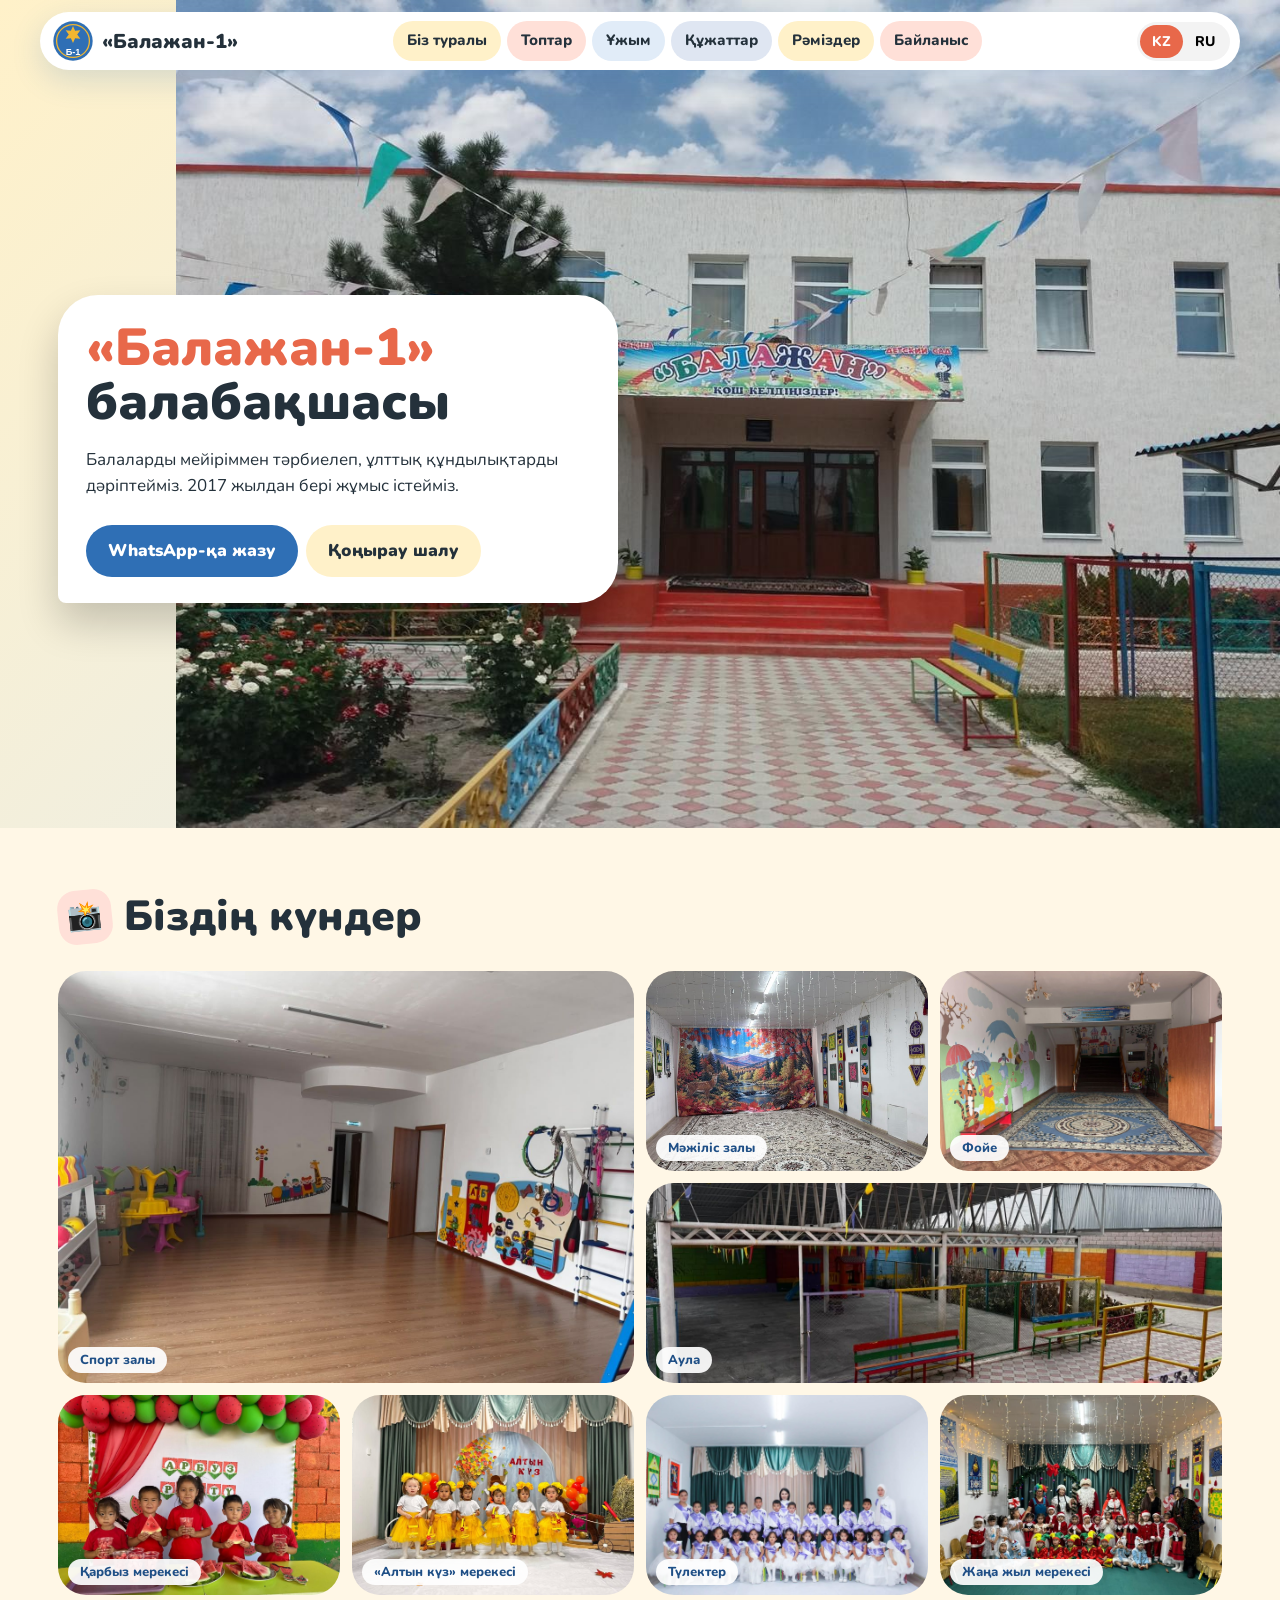
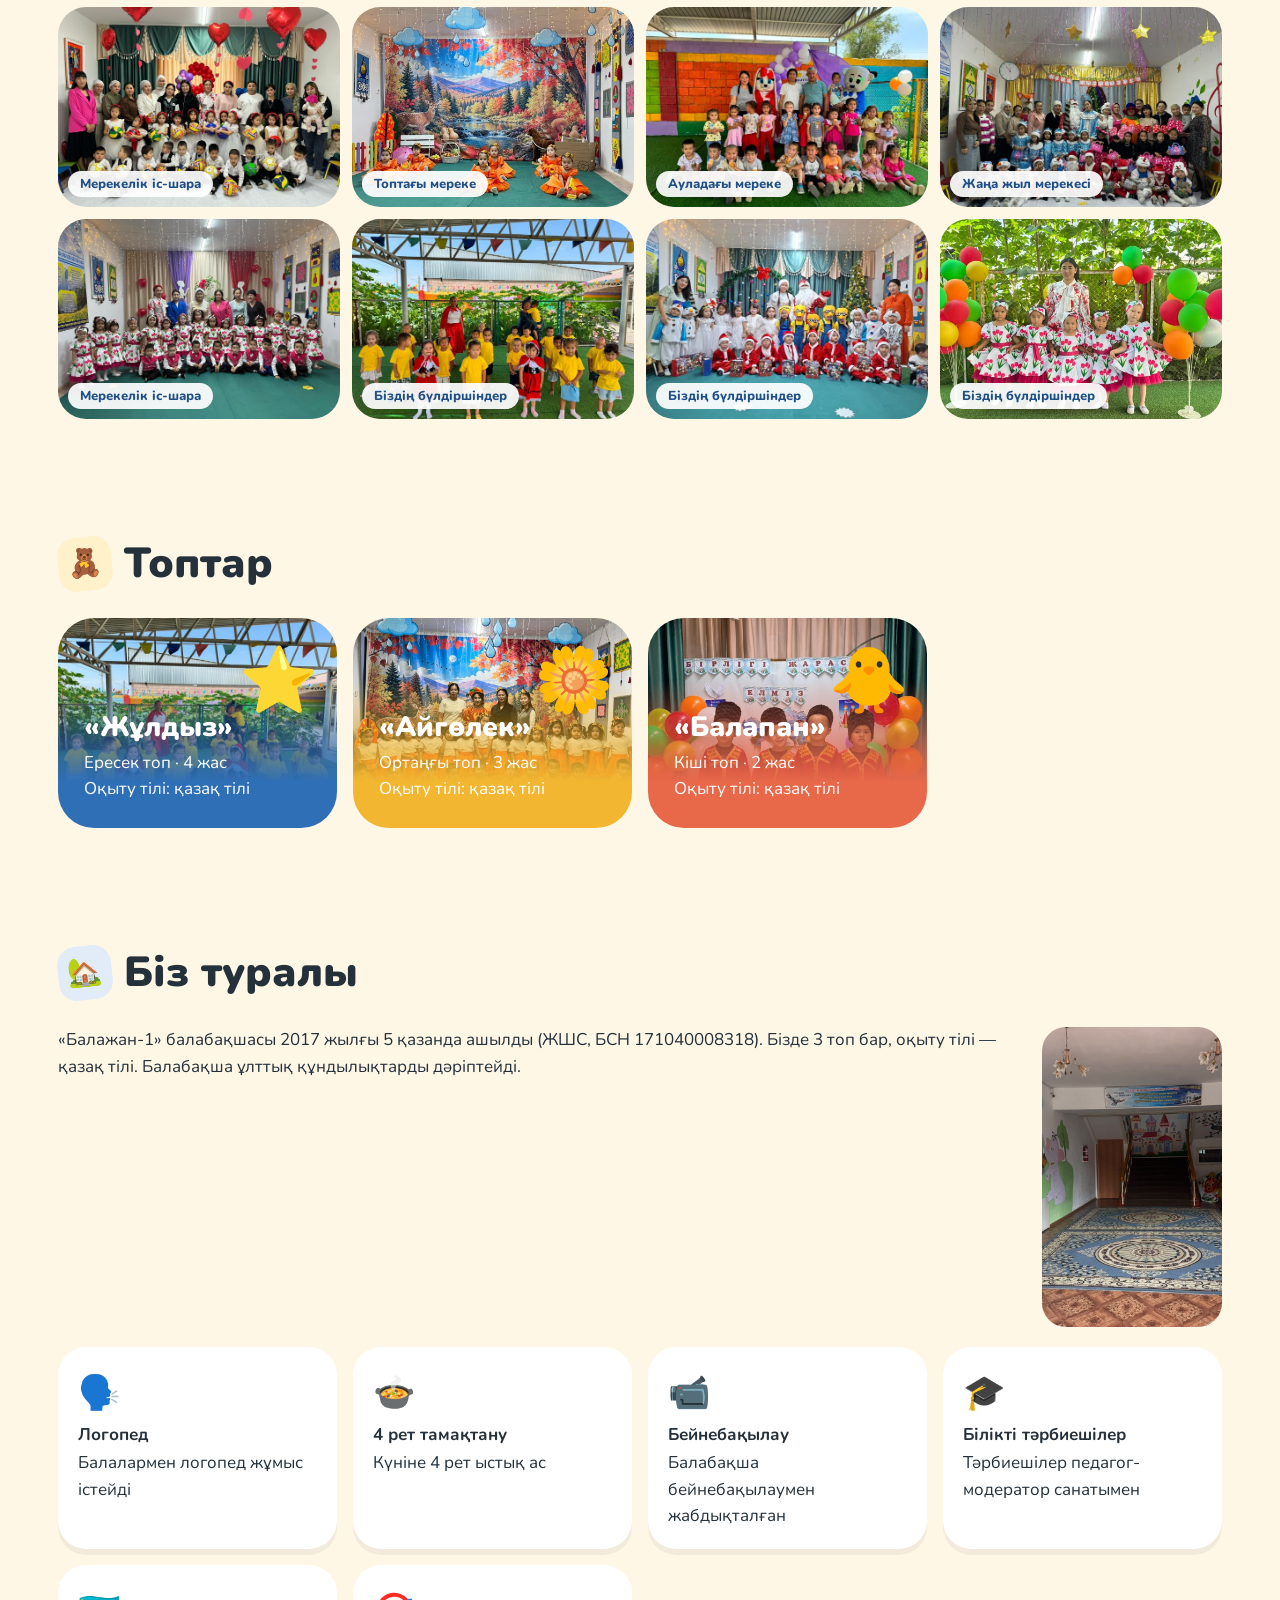
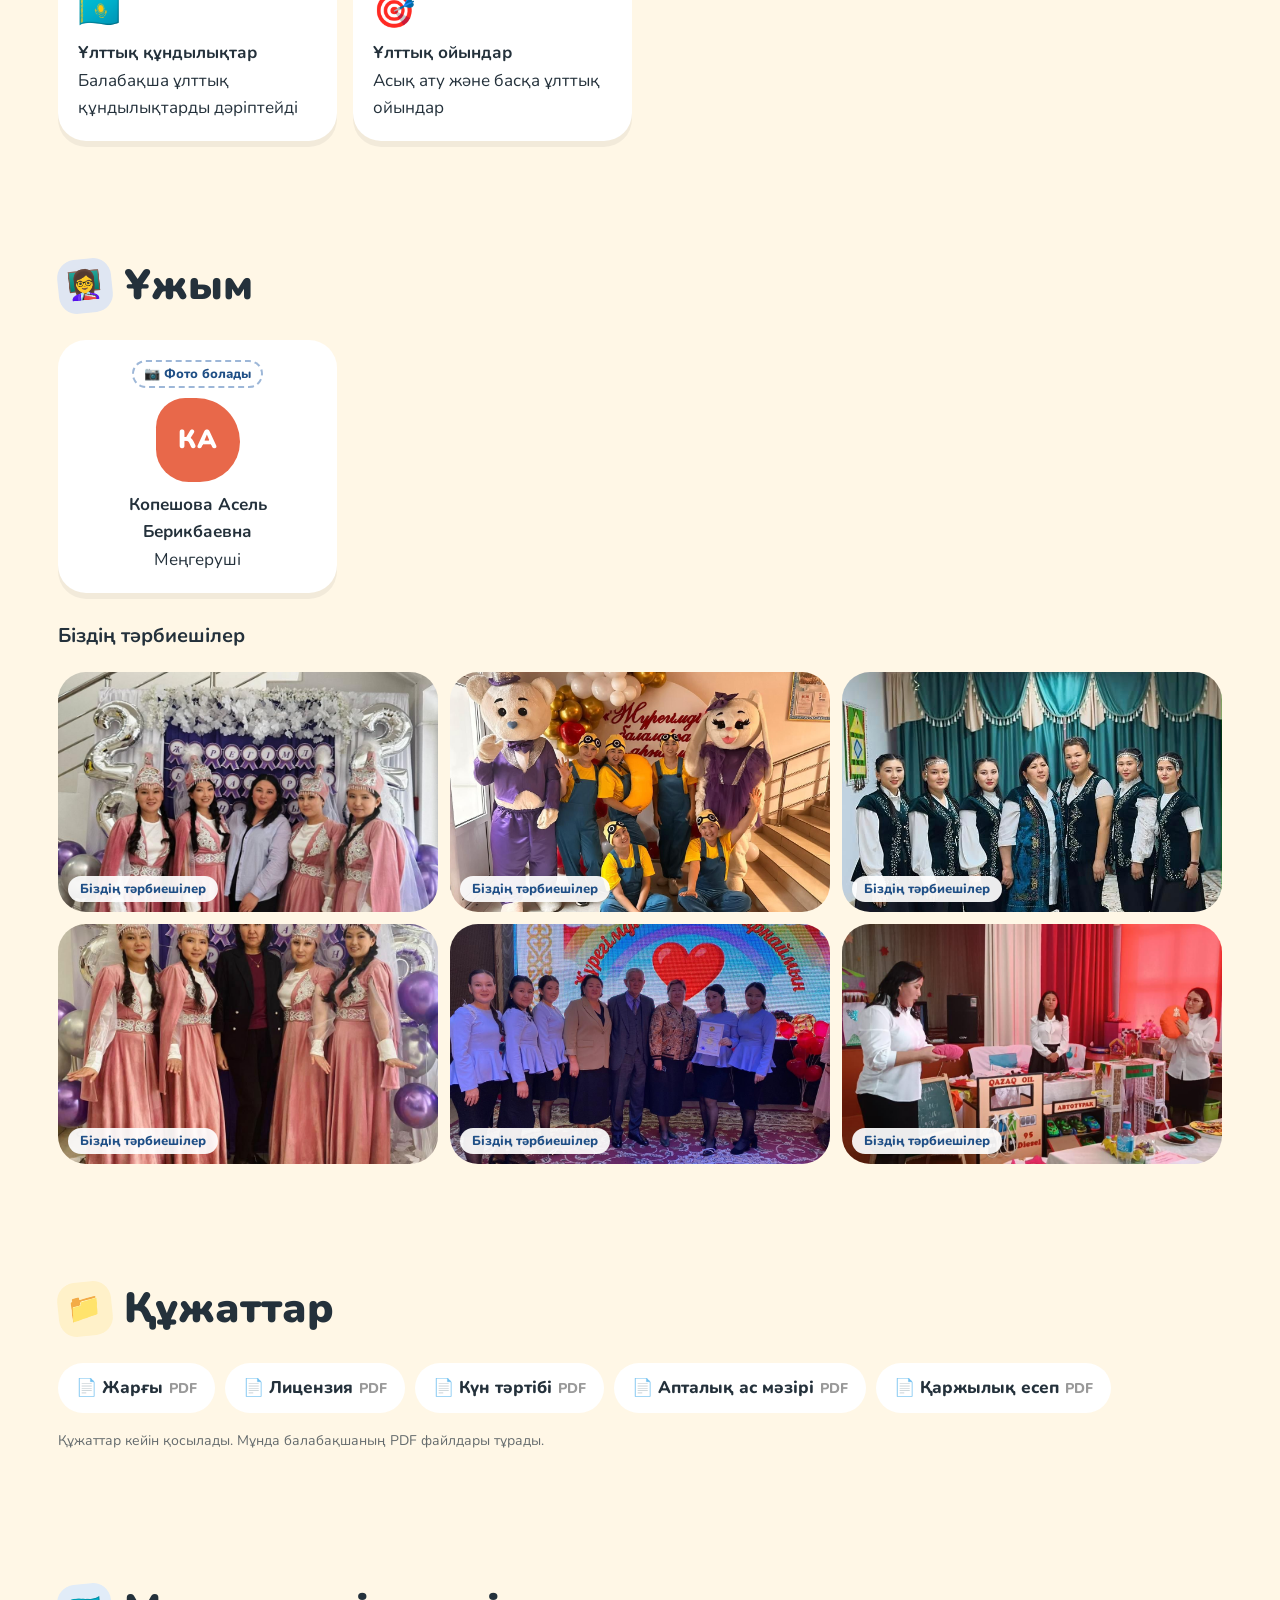
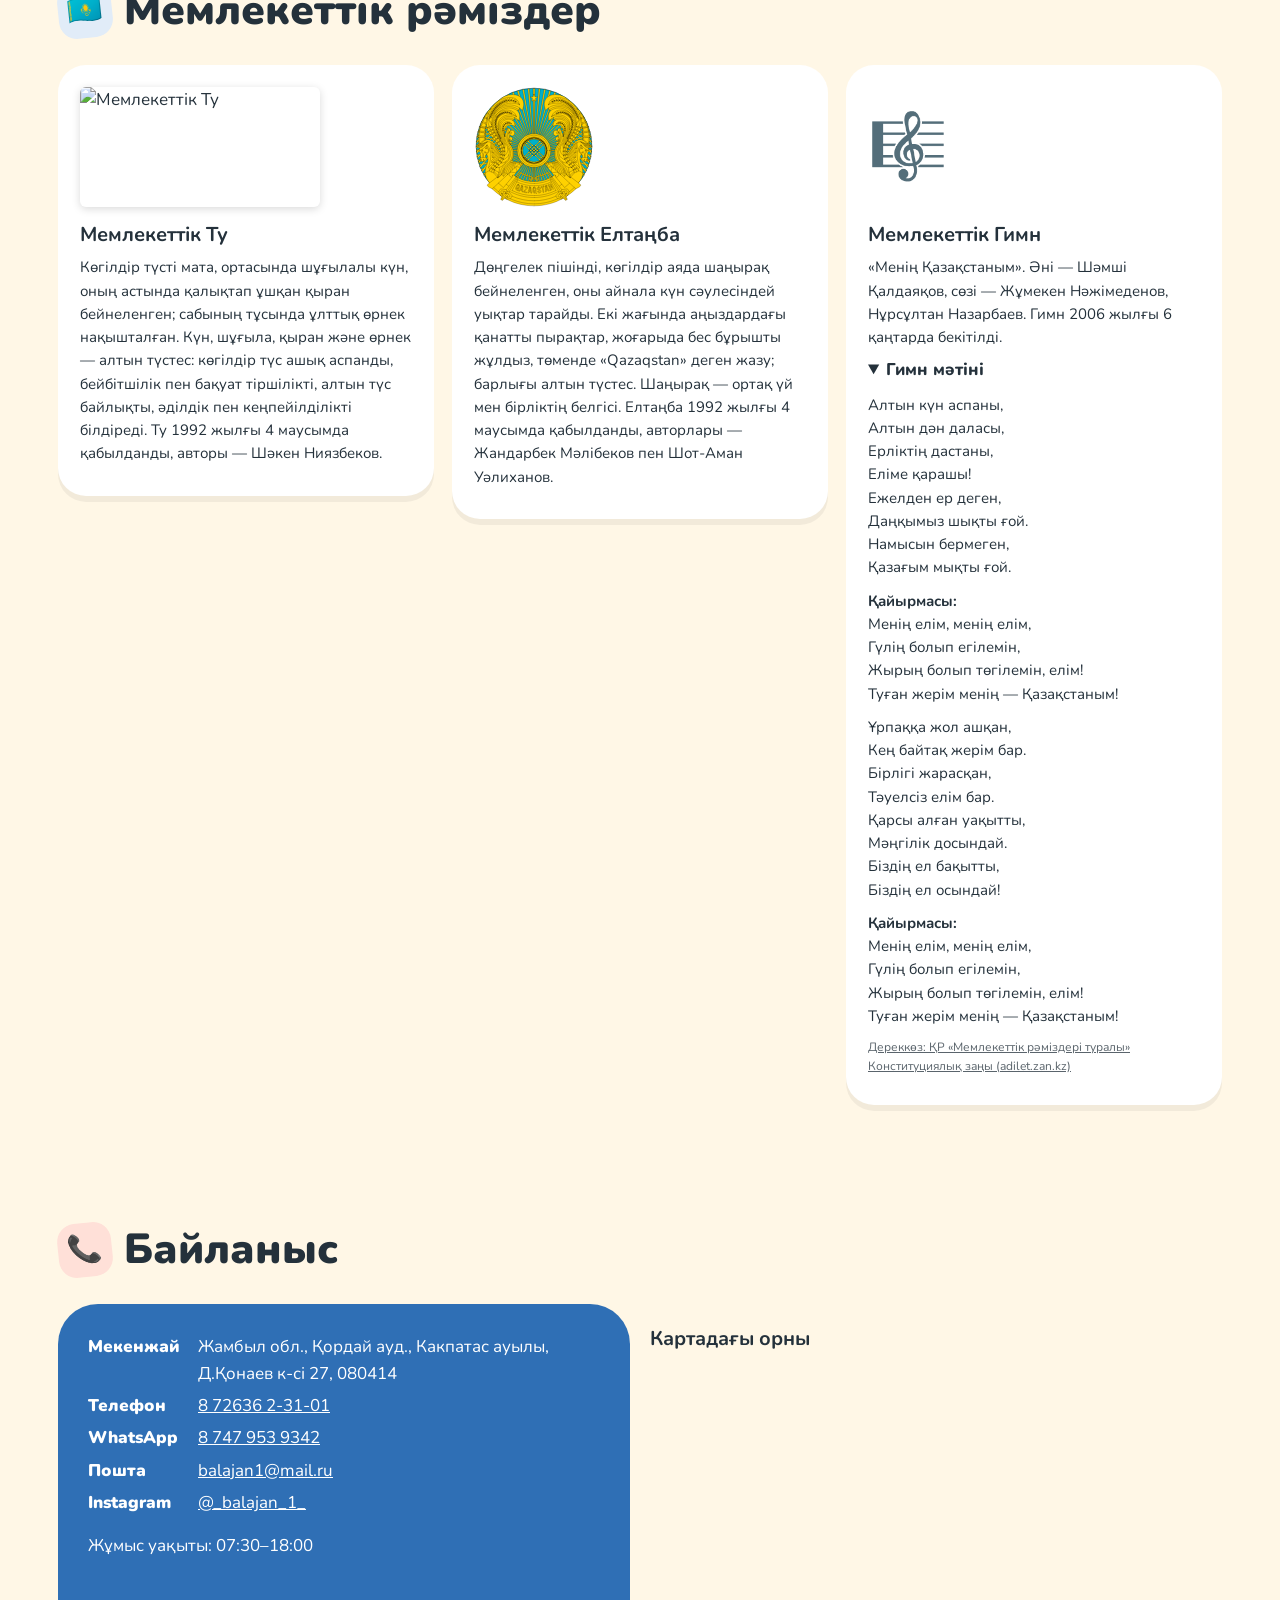
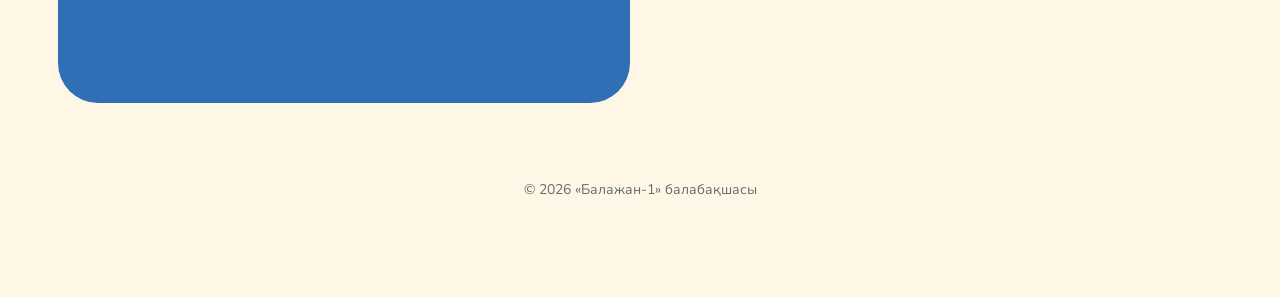
==== index.html @ f0d28dd8 "Responsive hero: photo on top <1024, side card desktop; tab bar fits 360px; cache v=4" ====
<!DOCTYPE html><html lang="kk"><head><meta charset="UTF-8"><meta name="viewport" content="width=device-width,initial-scale=1"><meta name="robots" content="noindex"><title>«Балажан-1» балабақшасы</title><link rel="icon" href="logo.svg">
<link rel="preconnect" href="https://fonts.googleapis.com"><link href="https://fonts.googleapis.com/css2?family=Nunito:wght@500;700;800;900&display=swap" rel="stylesheet">
<style>
:root{--teal:#2f6fb5;--yel:#f2b631;--cor:#e8684a;--vio:#1f4f86;--ink:#24313b;--bg:#fff7e6}
*{box-sizing:border-box}html{scroll-behavior:smooth;scroll-padding-top:90px}body{margin:0;font:17px/1.55 Nunito,"Segoe UI",Arial,sans-serif;color:var(--ink);background:var(--bg);padding-bottom:76px}img{display:block;max-width:100%}a{color:inherit}
.wrap{max-width:1200px;margin:auto;padding:0 18px}
header{position:fixed;top:12px;left:12px;right:12px;z-index:30;display:flex;align-items:center;gap:12px;background:#fff;border-radius:999px;padding:8px 10px 8px 12px;box-shadow:0 10px 30px rgba(47,111,181,.18);max-width:1200px;margin:auto}
.logo{display:flex;align-items:center;gap:8px;text-decoration:none;flex:none;font-weight:900;font-size:20px}.logo img{width:42px;height:42px}
nav{flex:1;display:flex;justify-content:center;gap:6px;min-width:0;overflow:hidden;height:40px;flex-wrap:wrap}
nav a{text-decoration:none;font-weight:800;padding:8px 14px;border-radius:999px;white-space:nowrap;font-size:15px}nav a:nth-child(4n+1){background:#fff1c9}nav a:nth-child(4n+2){background:#ffe0d8}nav a:nth-child(4n+3){background:#e1ecf8}nav a:nth-child(4n){background:#dfe6f2}
.lang{display:flex;background:#f3f3f3;border-radius:999px;padding:3px;flex:none;margin-left:auto}.lang button{border:0;background:none;border-radius:999px;padding:7px 12px;font:800 14px Nunito,sans-serif;cursor:pointer}.lang [aria-pressed=true]{background:var(--cor);color:#fff}
.tabs{display:none}
/* mobile: bottom tab bar instead of top menu */
.mob nav{display:none}.mob .tabs{display:flex;position:fixed;bottom:10px;left:10px;right:10px;z-index:30;background:#fff;border-radius:24px;box-shadow:0 -4px 24px rgba(0,0,0,.12);padding:6px;overflow-x:auto;gap:4px;scrollbar-width:none}.tabs::-webkit-scrollbar{display:none}
.tabs a{flex:1 0 auto;display:flex;flex-direction:column;align-items:center;text-decoration:none;font-size:11px;font-weight:800;padding:6px 8px;border-radius:16px;min-width:64px}.tabs a i{font-style:normal;font-size:22px}.tabs a.on{background:#fff1c9}
.hero{--heroimg:url(img/hero.jpg?v=4);position:relative;min-height:92vh;display:flex;align-items:flex-end;padding:110px 0 40px;background:url(img/hero.jpg?v=4) center 60%/cover}
.hero:after{content:"";position:absolute;inset:0;background:linear-gradient(180deg,transparent 40%,rgba(36,49,59,.55))}
.hcard{position:relative;z-index:1;background:#fff;border-radius:40px 40px 40px 8px;padding:26px 28px;max-width:560px;box-shadow:0 20px 40px rgba(0,0,0,.2)}.hcard h1{margin:0 0 8px;font-size:clamp(30px,6vw,52px);line-height:1.05;font-weight:900}.hcard h1 em{color:var(--cor);font-style:normal}
.demo{display:inline-block;background:var(--yel);border-radius:999px;padding:2px 12px;font-size:12px;font-weight:800;margin-bottom:10px}
.btn{display:inline-block;margin:8px 8px 0 0;padding:13px 22px;border-radius:999px;font-weight:900;text-decoration:none}.b1{background:var(--teal);color:#fff}.b2{background:#fff1c9}
section{padding:56px 0}h2{font-size:clamp(28px,5vw,42px);font-weight:900;margin:0 0 22px;display:flex;align-items:center;gap:12px}h2 i{font-style:normal;width:54px;height:54px;border-radius:18px;display:grid;place-items:center;font-size:28px;transform:rotate(-6deg)}
.mosaic{display:grid;gap:12px;grid-template-columns:repeat(2,1fr);grid-auto-rows:150px}.mosaic figure{position:relative;margin:0;min-height:0}.mosaic figcaption{position:absolute;left:10px;bottom:10px;right:10px;background:rgba(255,255,255,.92);color:#1f4f86;border-radius:999px;padding:3px 12px;font-size:13px;font-weight:800;width:fit-content}.mosaic img{width:100%;height:100%;object-fit:cover;border-radius:28px}.mosaic figure:first-child{grid-column:span 2;grid-row:span 2}
@media(min-width:800px){.mosaic{grid-template-columns:repeat(4,1fr);grid-auto-rows:200px}.mosaic figure:first-child{grid-column:span 2;grid-row:span 2}.mosaic figure:nth-child(4){grid-column:span 2}}
.tiles{list-style:none;padding:0;margin:0;display:grid;gap:16px;grid-template-columns:repeat(auto-fill,minmax(240px,1fr))}.tiles.g li{background:var(--c);color:#fff;border-radius:36px;padding:26px;min-height:210px;display:flex;flex-direction:column;justify-content:flex-end;position:relative;overflow:hidden}
.tiles.g .ge{position:absolute;top:14px;right:18px;font-size:64px}.tiles.g b{font-size:28px;font-weight:900}
.feat li,.stf li{background:#fff;border-radius:28px;padding:20px;display:flex;flex-direction:column;gap:2px;box-shadow:0 6px 0 rgba(0,0,0,.05)}.fi{font-size:34px}
.stf li{align-items:center;text-align:center}.av{width:84px;height:84px;border-radius:40% 60% 55% 45%;display:grid;place-items:center;font-size:26px;font-weight:900;color:#fff;margin-bottom:8px}.stf li:nth-child(4n+1) .av{background:var(--cor)}.stf li:nth-child(4n+2) .av{background:var(--teal)}.stf li:nth-child(4n+3) .av{background:var(--yel)}.stf li:nth-child(4n) .av{background:var(--vio)}
.nws{display:flex;gap:16px;overflow-x:auto;scroll-snap-type:x mandatory;padding-bottom:10px}.nws article{flex:0 0 min(320px,85%);scroll-snap-align:start;background:#fff;border-radius:32px;overflow:hidden}.nws img{aspect-ratio:4/3;object-fit:cover;width:100%}.nws div{padding:16px 20px}.nws time{background:#ffe0d8;border-radius:999px;padding:2px 10px;font-size:13px;font-weight:800}.nws h3{margin:8px 0 4px}
.dcs{list-style:none;padding:0;display:flex;flex-wrap:wrap;gap:10px}.dcs li{background:#fff;border-radius:999px;padding:12px 18px;font-weight:800}.dcs a{text-decoration:none}.dcs small{margin-left:6px;color:#999}
.sym li{background:#fff;border-radius:28px;padding:20px;display:flex;flex-direction:column;align-items:center;gap:8px}.sym svg{width:100px;height:64px}
.cnt{background:var(--teal);color:#fff;border-radius:40px;padding:30px}.cnt a{color:#fff}dl{display:grid;grid-template-columns:max-content 1fr;gap:6px 18px;margin:0 0 10px}dt{font-weight:900}dd{margin:0}
.mosaic .ph{border-radius:28px;background:repeating-linear-gradient(45deg,#dfe9f6 0 18px,#eef4fb 18px 36px);border:3px dashed #9db7d8;display:grid;place-items:center;font-weight:900;color:#1f4f86;text-align:center;padding:8px}.mosaic .ph:first-child{grid-column:span 2;grid-row:span 2}@media(min-width:800px){.mosaic .ph:nth-child(4){grid-column:span 2}}.hph{position:absolute;top:110px;right:24px;z-index:1;background:#fff;border:3px dashed #9db7d8;border-radius:999px;padding:8px 16px;font-weight:900;color:#1f4f86}.phl{position:absolute;top:16px;left:18px;background:rgba(255,255,255,.9);color:#1f4f86;border:2px dashed #9db7d8;border-radius:999px;padding:2px 10px;font-size:13px;font-weight:800}.stf li{position:relative}.phl.dark{position:static;margin-bottom:8px}.ct{display:grid;gap:20px}@media(min-width:860px){.ct{grid-template-columns:1fr 1fr}}.ct iframe{width:100%;height:320px;border:0;border-radius:28px}dd{overflow-wrap:anywhere}.ab{display:flex;gap:20px;align-items:flex-start;margin-bottom:20px}.ab p{flex:1;margin:0}.ab img{width:180px;height:auto;border-radius:24px;flex:none}@media(max-width:600px){.ab{flex-direction:column}.ab img{width:160px}}.tiles.g li{background:linear-gradient(180deg,transparent 30%,var(--c) 78%),var(--im) center 30%/cover}.hero .wrap{width:100%}footer{text-align:center;padding:20px;font-size:14px;opacity:.7}
#tch figure{grid-column:auto!important;grid-row:auto!important}#tch{grid-template-columns:repeat(2,1fr)}@media(min-width:800px){#tch{grid-template-columns:repeat(3,1fr);grid-auto-rows:240px}}@media(max-width:1023px){.hero{display:block;min-height:0;padding:0 0 8px;background:none}.hero:before{content:"";display:block;aspect-ratio:4/3;max-height:68vh;width:100%;background:var(--heroimg) center 60%/cover}.hero:after{display:none}.hero .wrap{position:relative;z-index:1}.hcard{margin:-36px auto 0;max-width:640px;padding:16px 20px;border-radius:28px 28px 28px 8px}.hcard h1{font-size:clamp(24px,5vw,38px)}.hcard .btn{padding:9px 16px;font-size:14px}}@media(max-width:480px){.hcard p{display:none}}@media(max-width:520px){.tabs a{flex:1 1 0;min-width:0;padding:5px 1px;font-size:10px;letter-spacing:-.2px;white-space:nowrap}.tabs a i{font-size:20px}}@media(min-width:1024px){.hero{background:var(--heroimg) right center/auto 100% no-repeat,linear-gradient(135deg,#fff1c9,#e1ecf8);align-items:center}.hero:after{background:linear-gradient(90deg,rgba(255,248,235,.0) 0,rgba(0,0,0,0) 100%)}}</style><link rel="stylesheet" href="kz-symbols/kz-symbols.css?v=4"></head><body>
<header><a class="logo" href="#top"><img src="logo.svg" alt=""><span data-t="brand"></span></a><nav id="nav"></nav><span id="lang"></span></header>
<div class="tabs" id="tabs"></div>
<main id="top">
<section class="hero"><div class="wrap"><div class="hcard"><h1 id="h1"></h1><p data-t="heroL"></p><a class="btn b1" href="https://wa.me/77479539342" data-t="wa"></a><a class="btn b2" href="tel:+77263623101" data-t="call"></a></div></div></section>
<section><div class="wrap"><h2><i style="background:#ffe0d8">📸</i><span data-t="gallery"></span></h2><div class="mosaic" id="gal"></div></div></section>
<section id="groups"><div class="wrap"><h2><i style="background:#fff1c9">🧸</i><span data-n="groups"></span></h2><ul class="tiles g" id="grp"></ul></div></section>
<section id="about"><div class="wrap"><h2><i style="background:#e1ecf8">🏡</i><span data-n="about"></span></h2><div class="ab"><p data-t="aboutP"></p><img src="img/wa/02.jpg?v=4" alt="" loading="lazy" width="204" height="360" style="height:300px;object-fit:cover"></div><ul class="tiles feat" id="feats"></ul></div></section>
<section id="staff"><div class="wrap"><h2><i style="background:#dfe6f2">👩‍🏫</i><span data-n="staff"></span></h2><ul class="tiles stf" id="stf"></ul><h3 data-t="teachT" style="margin-top:28px"></h3><div class="mosaic" id="tch"></div></div></section>
<section id="docs"><div class="wrap"><h2><i style="background:#fff1c9">📁</i><span data-n="docs"></span></h2><ul class="dcs" id="dcs"></ul><p data-t="docsNote" style="opacity:.7;font-size:14px"></p></div></section>
<section id="symbols"><div class="wrap"><h2><i style="background:#e1ecf8">🇰🇿</i><span data-t="symT"></span></h2><div id="kzsym"></div></div></section>
<section id="contacts"><div class="wrap"><h2><i style="background:#ffe0d8">📞</i><span data-n="contacts"></span></h2><div class="ct"><div class="cnt" id="cnt"></div><div><h3 data-t="mapT"></h3><iframe title="map" loading="lazy" src="https://www.google.com/maps?q=%D0%9A%D0%B0%D0%BA%D0%BF%D0%B0%D1%82%D0%B0%D1%81%2C+%D0%9A%D0%BE%D1%80%D0%B4%D0%B0%D0%B9%D1%81%D0%BA%D0%B8%D0%B9+%D1%80%D0%B0%D0%B9%D0%BE%D0%BD&amp;output=embed"></iframe></div></div></div></section>
</main><footer data-t="foot"></footer>
<script src="data.js?v=4"></script><script src="kz-symbols/kz-symbols.js?v=4"></script><script src="render.js?v=4"></script><script>
const $=id=>document.getElementById(id),R=document.documentElement,IC={about:'🏡',groups:'🧸',staff:'👩‍🏫',docs:'📁',symbols:'🇰🇿',contacts:'📞'};
function fit(){R.classList.remove('mob');if(innerWidth<1000){R.classList.add('mob');return}fitNav($('nav'),'mob')}
const GAL=[['01', 'Спорт залы', 'Спортзал'], ['26', 'Мәжіліс залы', 'Актовый зал'], ['02', 'Фойе', 'Фойе'], ['03', 'Аула', 'Двор'], ['04', 'Қарбыз мерекесі', 'Праздник арбуза'], ['09', '«Алтын күз» мерекесі', 'Праздник «Золотая осень»'], ['10', 'Түлектер', 'Выпускники'], ['05', 'Жаңа жыл мерекесі', 'Новогодний утренник'], ['11', 'Мерекелік іс-шара', 'Праздничное мероприятие'], ['08', 'Топтағы мереке', 'Праздник в группе'], ['07', 'Ауладағы мереке', 'Праздник во дворе'], ['12', 'Жаңа жыл мерекесі', 'Новогодний утренник'], ['06', 'Мерекелік іс-шара', 'Праздничное мероприятие'], ['13', 'Біздің бүлдіршіндер', 'Наши малыши'], ['16', 'Біздің бүлдіршіндер', 'Наши малыши'], ['18', 'Біздің бүлдіршіндер', 'Наши малыши']],TCH=['19','20','21','22','23','24'];window.fig=(n,c)=>`<figure><img src="img/wa/${n}.jpg?v=4" alt="${c}" loading="lazy"><figcaption>${c}</figcaption></figure>`;
window.render=()=>{S.i18n();$('gal').innerHTML=GAL.map(g=>fig(g[0],g[1+L()])).join('');$('tch').innerHTML=TCH.map(n=>fig(n,T('teachT'))).join('');document.querySelectorAll('[data-n]').forEach(e=>e.textContent=S.title(e.dataset.n));$('h1').innerHTML=L()?'Детский сад <em>«Балажан-1»</em>':'<em>«Балажан-1»</em> балабақшасы';$('nav').innerHTML=S.nav();$('tabs').innerHTML=D.nav.map(n=>`<a href="#${n[0]}"><i>${IC[n[0]]}</i>${n[1+L()]}</a>`).join('');$('lang').innerHTML=S.lang();$('feats').innerHTML=S.feats();$('grp').innerHTML=S.groups();$('stf').innerHTML=S.staff();$('dcs').innerHTML=S.docs();KZSymbols.render($('kzsym'),L(),'kz-symbols/');$('cnt').innerHTML=S.contacts();document.title=T('heroT');fit()};
render();addEventListener('resize',fit);addEventListener('load',fit);document.fonts&&document.fonts.ready.then(fit);
</script></body></html>
---- kz-symbols/kz-symbols.css ----
.kzs{display:grid;gap:18px;grid-template-columns:repeat(auto-fit,minmax(260px,1fr));align-items:start}
.kzs article{background:#fff;border-radius:28px;padding:22px;box-shadow:0 6px 0 rgba(0,0,0,.05);min-width:0}
.kzs h3{margin:12px 0 6px;font-size:20px}.kzs p{margin:0 0 8px;font-size:15px;line-height:1.55}
.kzs-flag{width:100%;max-width:240px;aspect-ratio:2/1;object-fit:contain;border-radius:6px;box-shadow:0 2px 8px rgba(0,0,0,.15)}
.kzs-emb{width:120px;height:120px}.kzs-note{font-size:64px;line-height:120px;height:120px}
@media(min-width:900px){.kzs-an{grid-row:span 2}}
.kzs details summary{cursor:pointer;font-weight:800;margin:6px 0}.kzs-st{margin:10px 0!important}
.kzs-src{font-size:12px!important;opacity:.75;overflow-wrap:anywhere}
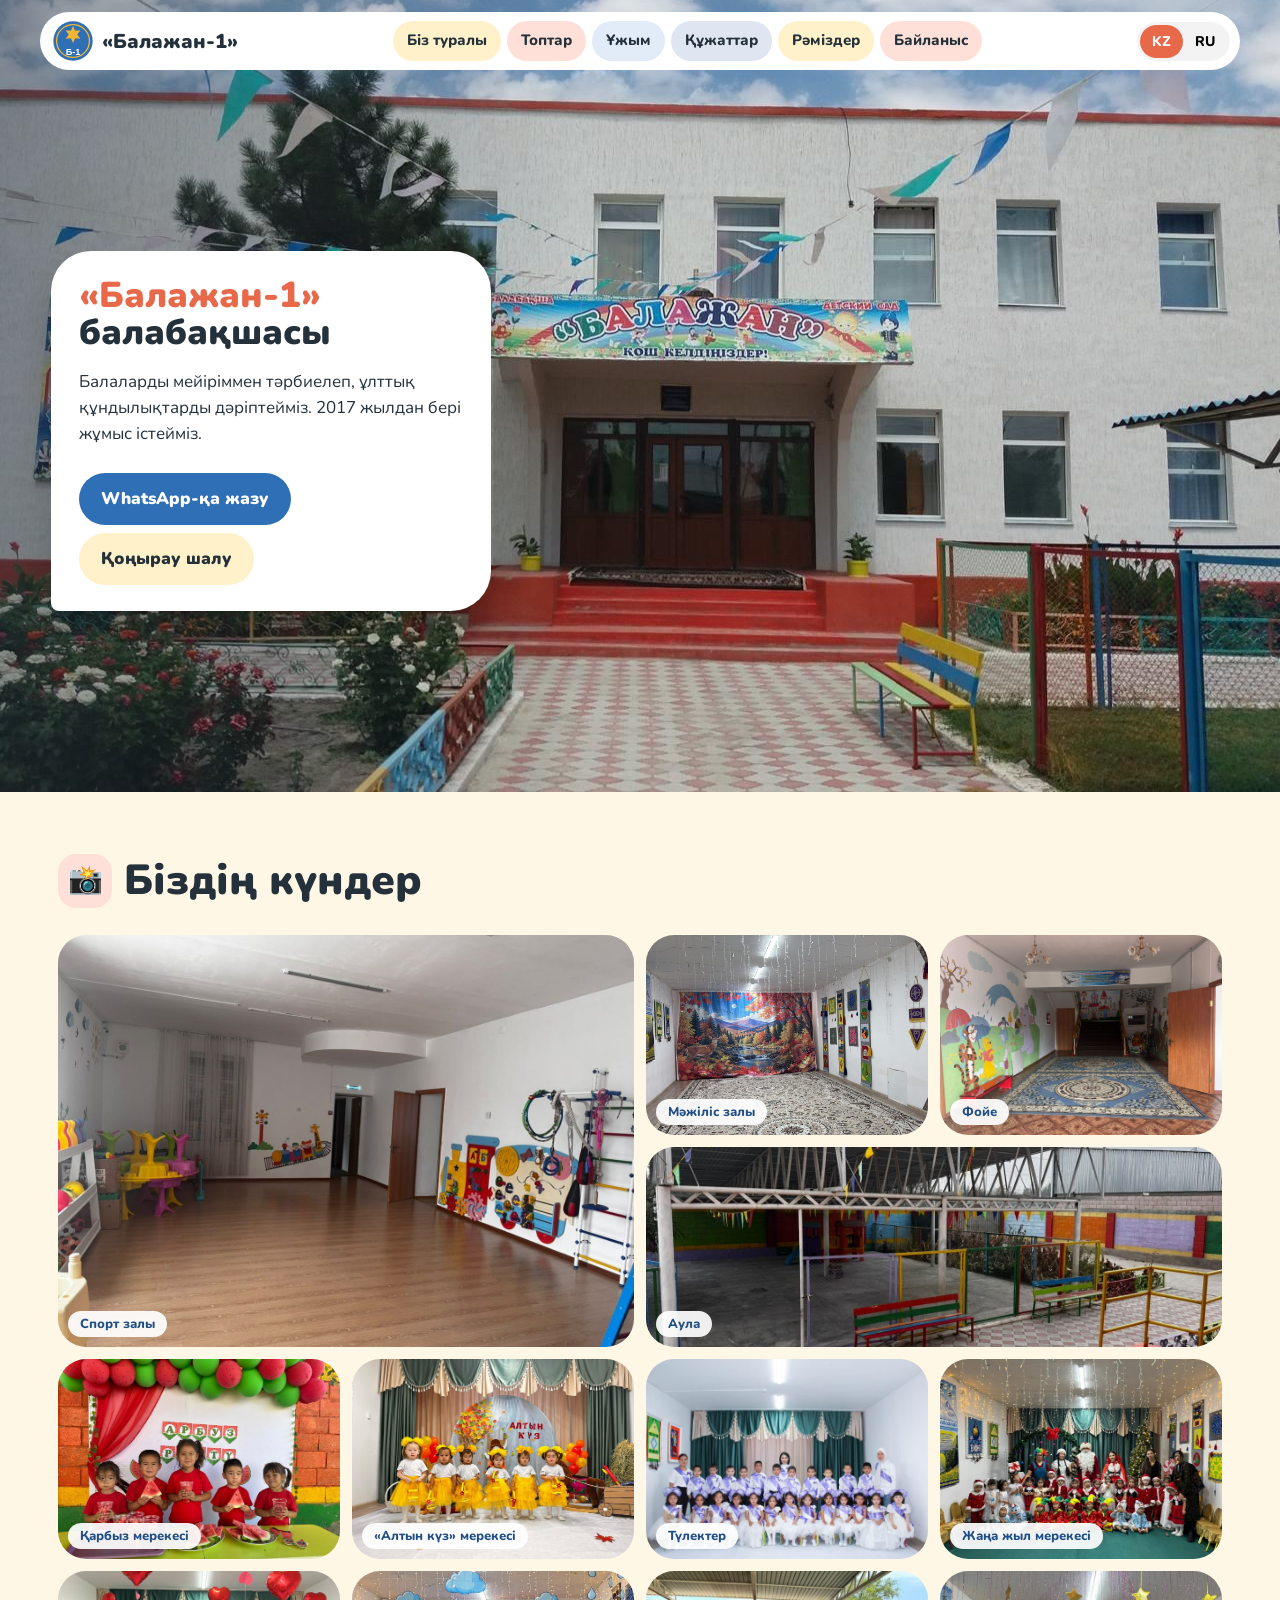
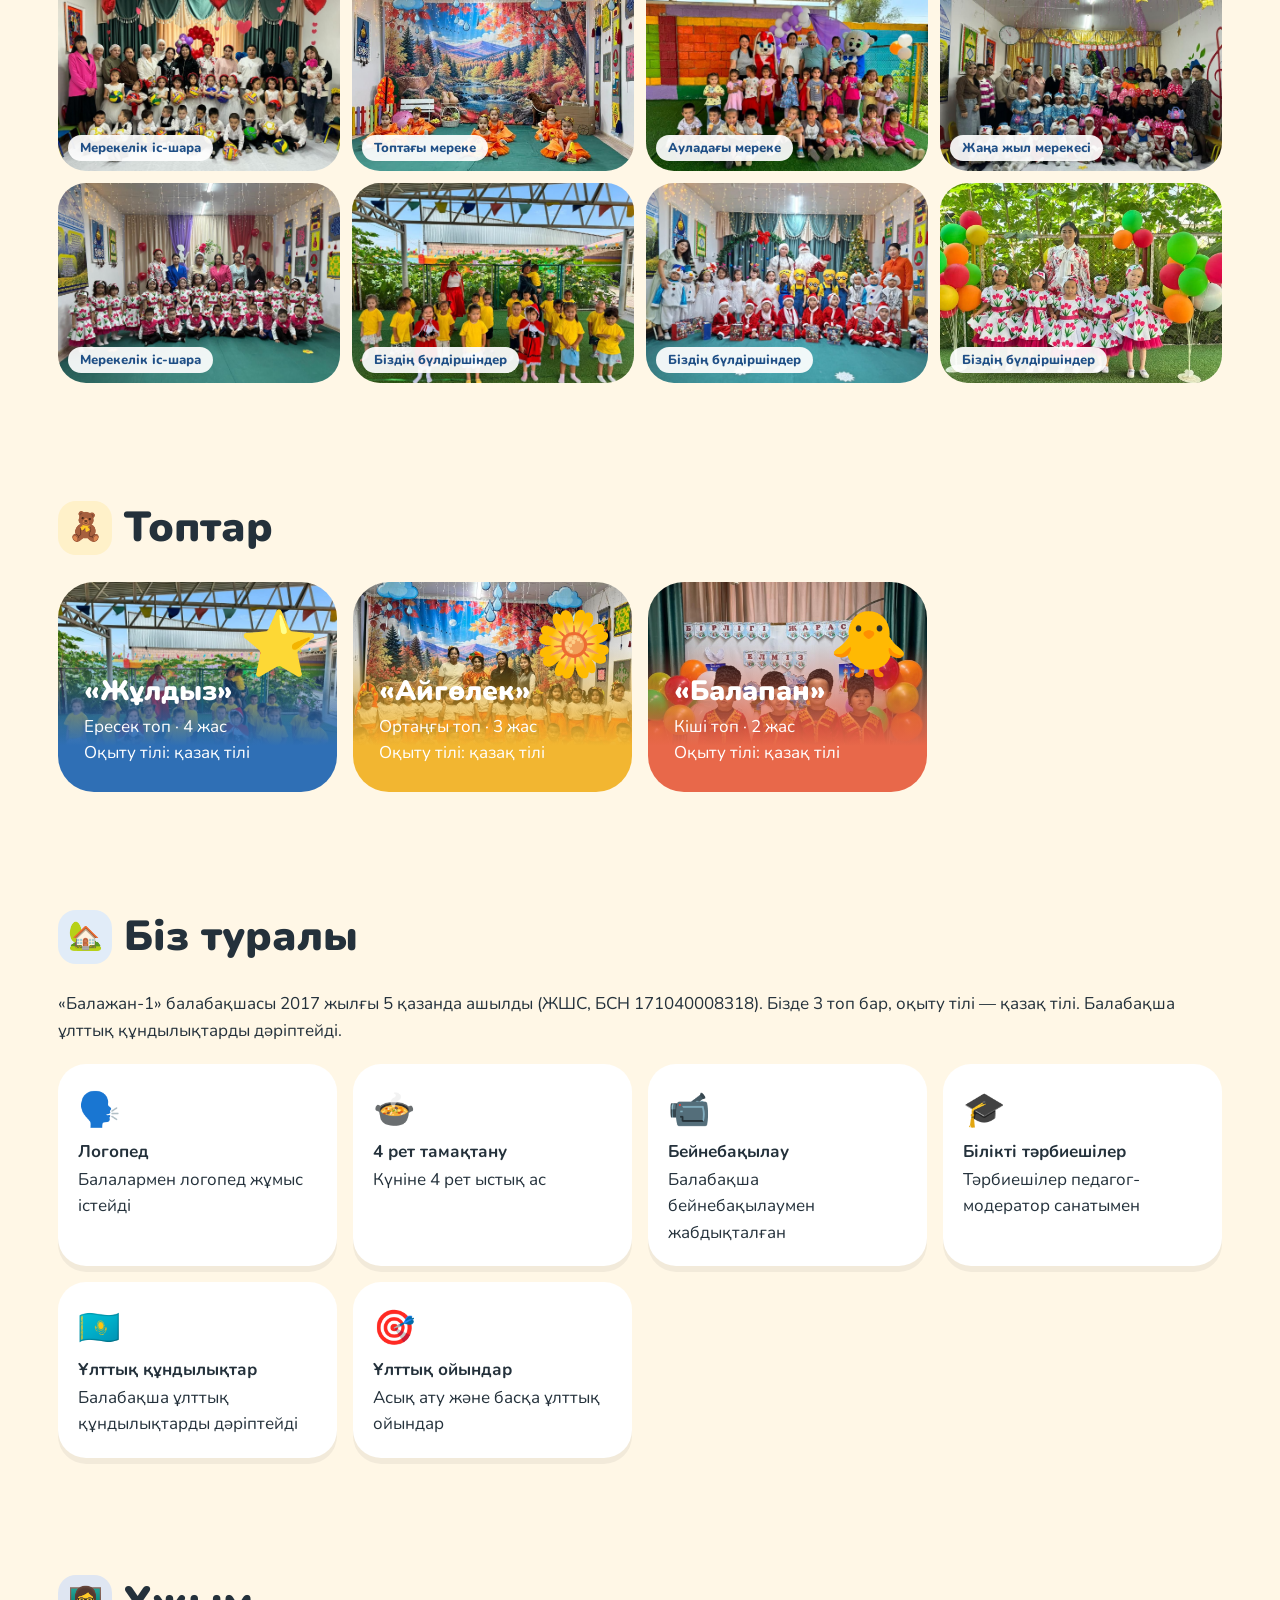
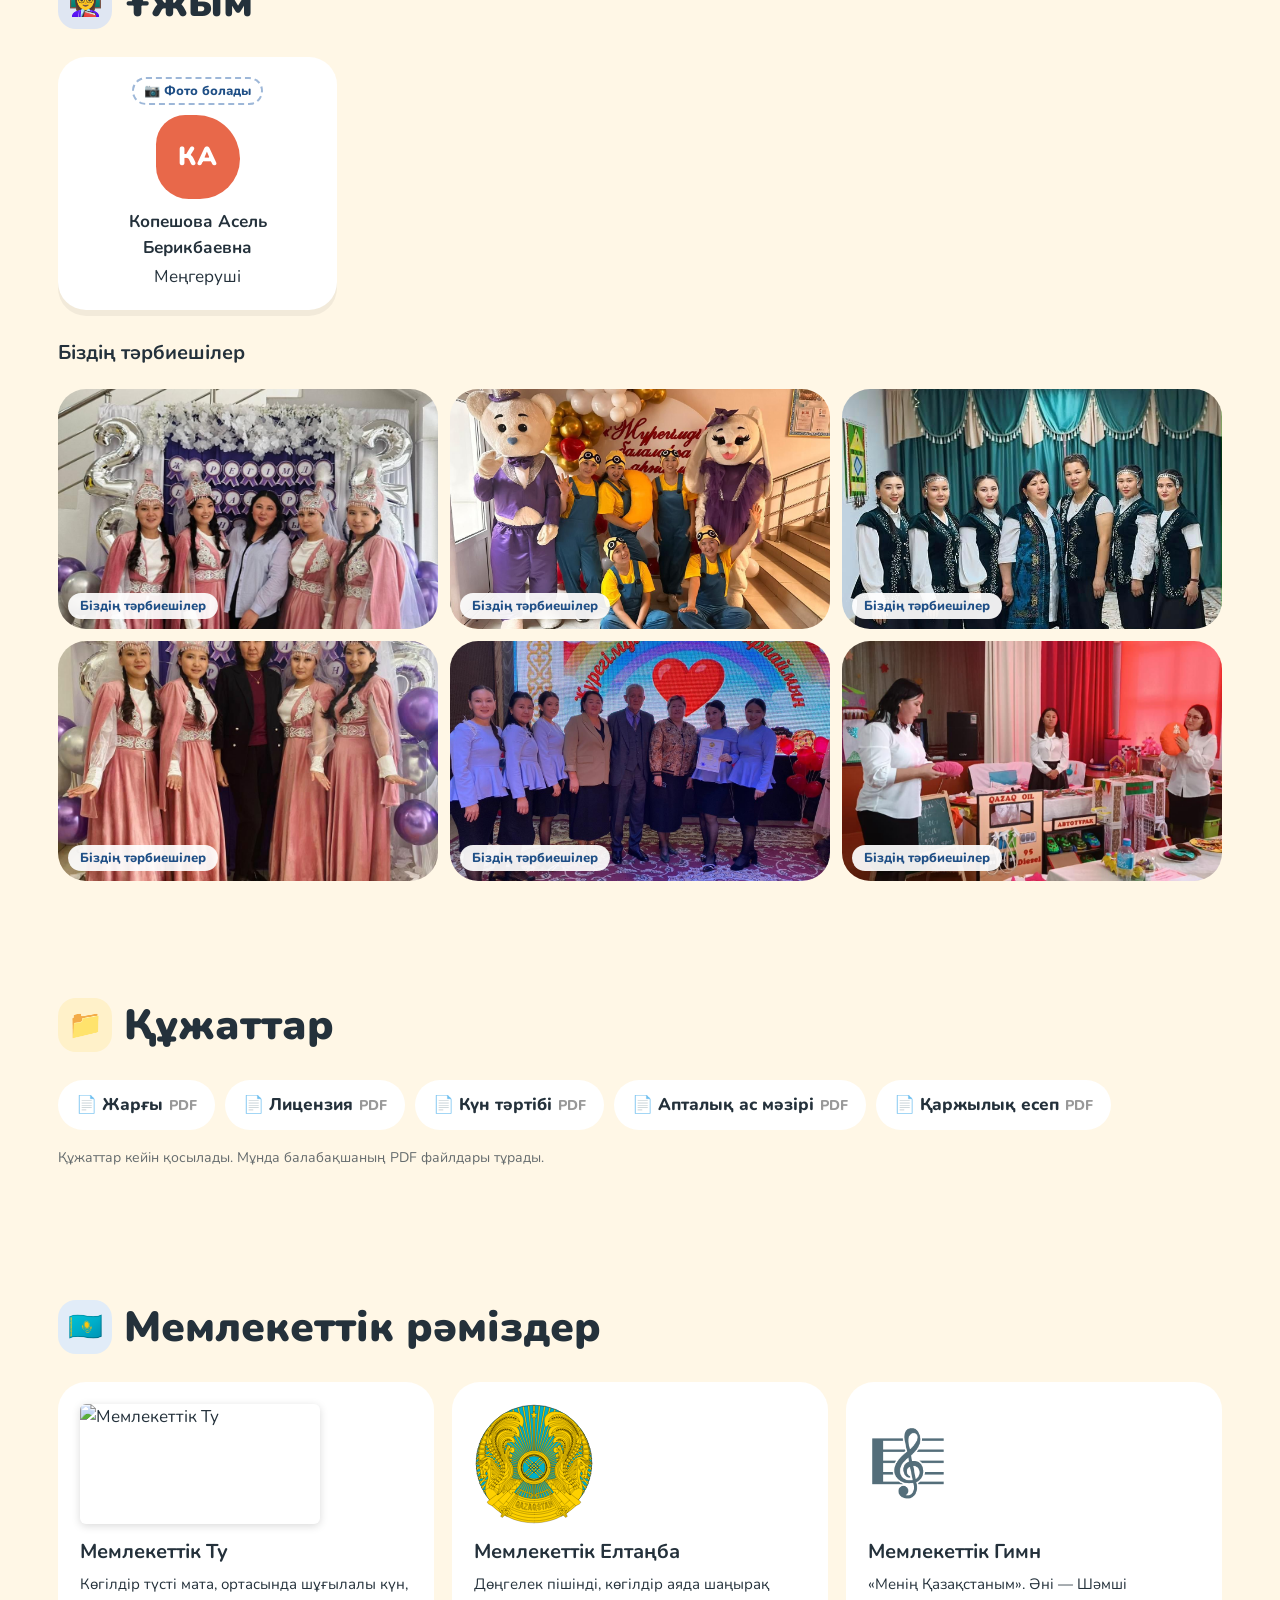
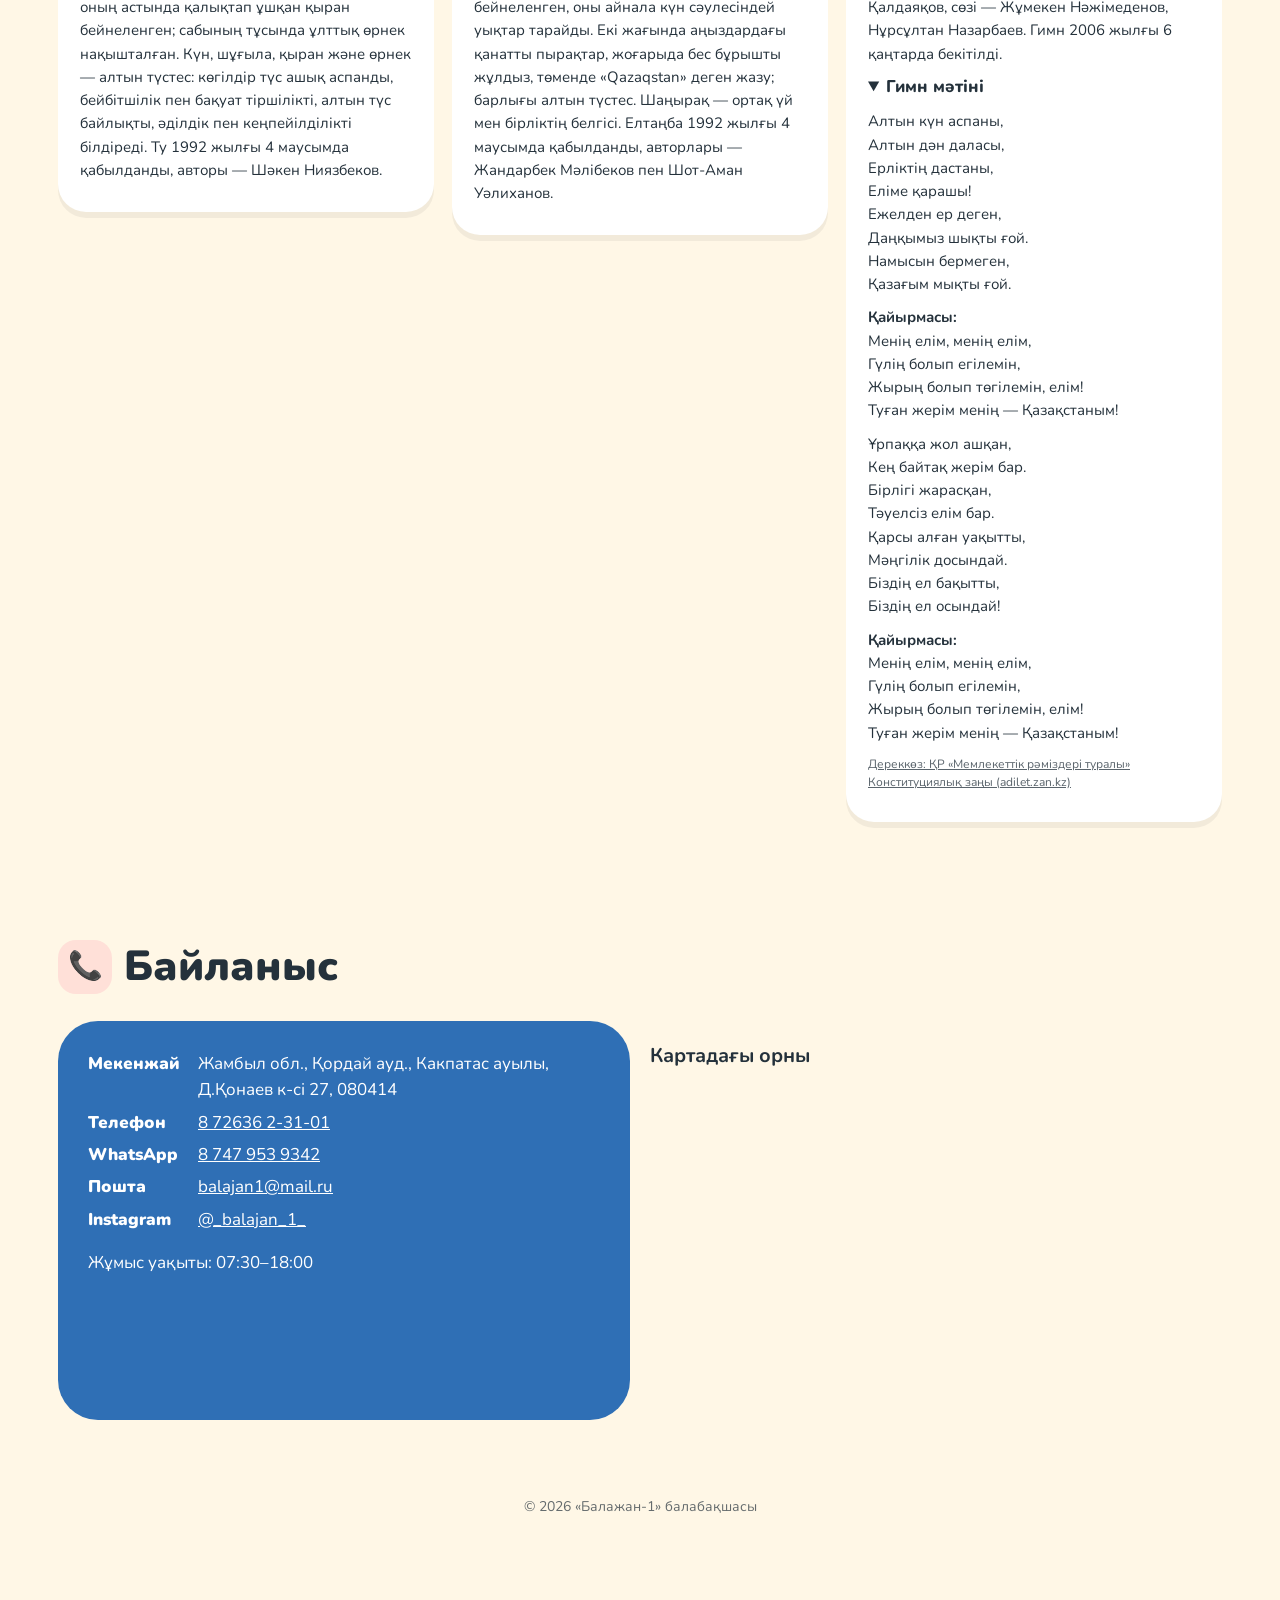
==== commit 76d6997b: "Desktop hero centred, straight icons, lang right, About without photo" ====
--- a/index.html
+++ b/index.html
@@ -18,7 +18,7 @@
 .hcard{position:relative;z-index:1;background:#fff;border-radius:40px 40px 40px 8px;padding:26px 28px;max-width:560px;box-shadow:0 20px 40px rgba(0,0,0,.2)}.hcard h1{margin:0 0 8px;font-size:clamp(30px,6vw,52px);line-height:1.05;font-weight:900}.hcard h1 em{color:var(--cor);font-style:normal}
 .demo{display:inline-block;background:var(--yel);border-radius:999px;padding:2px 12px;font-size:12px;font-weight:800;margin-bottom:10px}
 .btn{display:inline-block;margin:8px 8px 0 0;padding:13px 22px;border-radius:999px;font-weight:900;text-decoration:none}.b1{background:var(--teal);color:#fff}.b2{background:#fff1c9}
-section{padding:56px 0}h2{font-size:clamp(28px,5vw,42px);font-weight:900;margin:0 0 22px;display:flex;align-items:center;gap:12px}h2 i{font-style:normal;width:54px;height:54px;border-radius:18px;display:grid;place-items:center;font-size:28px;transform:rotate(-6deg)}
+section{padding:56px 0}h2{font-size:clamp(28px,5vw,42px);font-weight:900;margin:0 0 22px;display:flex;align-items:center;gap:12px}h2 i{font-style:normal;width:54px;height:54px;border-radius:18px;display:grid;place-items:center;font-size:28px}#lang{margin-left:auto;flex:none}
 .mosaic{display:grid;gap:12px;grid-template-columns:repeat(2,1fr);grid-auto-rows:150px}.mosaic figure{position:relative;margin:0;min-height:0}.mosaic figcaption{position:absolute;left:10px;bottom:10px;right:10px;background:rgba(255,255,255,.92);color:#1f4f86;border-radius:999px;padding:3px 12px;font-size:13px;font-weight:800;width:fit-content}.mosaic img{width:100%;height:100%;object-fit:cover;border-radius:28px}.mosaic figure:first-child{grid-column:span 2;grid-row:span 2}
 @media(min-width:800px){.mosaic{grid-template-columns:repeat(4,1fr);grid-auto-rows:200px}.mosaic figure:first-child{grid-column:span 2;grid-row:span 2}.mosaic figure:nth-child(4){grid-column:span 2}}
 .tiles{list-style:none;padding:0;margin:0;display:grid;gap:16px;grid-template-columns:repeat(auto-fill,minmax(240px,1fr))}.tiles.g li{background:var(--c);color:#fff;border-radius:36px;padding:26px;min-height:210px;display:flex;flex-direction:column;justify-content:flex-end;position:relative;overflow:hidden}
@@ -30,14 +30,14 @@
 .sym li{background:#fff;border-radius:28px;padding:20px;display:flex;flex-direction:column;align-items:center;gap:8px}.sym svg{width:100px;height:64px}
 .cnt{background:var(--teal);color:#fff;border-radius:40px;padding:30px}.cnt a{color:#fff}dl{display:grid;grid-template-columns:max-content 1fr;gap:6px 18px;margin:0 0 10px}dt{font-weight:900}dd{margin:0}
 .mosaic .ph{border-radius:28px;background:repeating-linear-gradient(45deg,#dfe9f6 0 18px,#eef4fb 18px 36px);border:3px dashed #9db7d8;display:grid;place-items:center;font-weight:900;color:#1f4f86;text-align:center;padding:8px}.mosaic .ph:first-child{grid-column:span 2;grid-row:span 2}@media(min-width:800px){.mosaic .ph:nth-child(4){grid-column:span 2}}.hph{position:absolute;top:110px;right:24px;z-index:1;background:#fff;border:3px dashed #9db7d8;border-radius:999px;padding:8px 16px;font-weight:900;color:#1f4f86}.phl{position:absolute;top:16px;left:18px;background:rgba(255,255,255,.9);color:#1f4f86;border:2px dashed #9db7d8;border-radius:999px;padding:2px 10px;font-size:13px;font-weight:800}.stf li{position:relative}.phl.dark{position:static;margin-bottom:8px}.ct{display:grid;gap:20px}@media(min-width:860px){.ct{grid-template-columns:1fr 1fr}}.ct iframe{width:100%;height:320px;border:0;border-radius:28px}dd{overflow-wrap:anywhere}.ab{display:flex;gap:20px;align-items:flex-start;margin-bottom:20px}.ab p{flex:1;margin:0}.ab img{width:180px;height:auto;border-radius:24px;flex:none}@media(max-width:600px){.ab{flex-direction:column}.ab img{width:160px}}.tiles.g li{background:linear-gradient(180deg,transparent 30%,var(--c) 78%),var(--im) center 30%/cover}.hero .wrap{width:100%}footer{text-align:center;padding:20px;font-size:14px;opacity:.7}
-#tch figure{grid-column:auto!important;grid-row:auto!important}#tch{grid-template-columns:repeat(2,1fr)}@media(min-width:800px){#tch{grid-template-columns:repeat(3,1fr);grid-auto-rows:240px}}@media(max-width:1023px){.hero{display:block;min-height:0;padding:0 0 8px;background:none}.hero:before{content:"";display:block;aspect-ratio:4/3;max-height:68vh;width:100%;background:var(--heroimg) center 60%/cover}.hero:after{display:none}.hero .wrap{position:relative;z-index:1}.hcard{margin:-36px auto 0;max-width:640px;padding:16px 20px;border-radius:28px 28px 28px 8px}.hcard h1{font-size:clamp(24px,5vw,38px)}.hcard .btn{padding:9px 16px;font-size:14px}}@media(max-width:480px){.hcard p{display:none}}@media(max-width:520px){.tabs a{flex:1 1 0;min-width:0;padding:5px 1px;font-size:10px;letter-spacing:-.2px;white-space:nowrap}.tabs a i{font-size:20px}}@media(min-width:1024px){.hero{background:var(--heroimg) right center/auto 100% no-repeat,linear-gradient(135deg,#fff1c9,#e1ecf8);align-items:center}.hero:after{background:linear-gradient(90deg,rgba(255,248,235,.0) 0,rgba(0,0,0,0) 100%)}}</style><link rel="stylesheet" href="kz-symbols/kz-symbols.css?v=4"></head><body>
+#tch figure{grid-column:auto!important;grid-row:auto!important}#tch{grid-template-columns:repeat(2,1fr)}@media(min-width:800px){#tch{grid-template-columns:repeat(3,1fr);grid-auto-rows:240px}}@media(max-width:1023px){.hero{display:block;min-height:0;padding:0 0 8px;background:none}.hero:before{content:"";display:block;aspect-ratio:4/3;max-height:68vh;width:100%;background:var(--heroimg) center 60%/cover}.hero:after{display:none}.hero .wrap{position:relative;z-index:1}.hcard{margin:-36px auto 0;max-width:640px;padding:16px 20px;border-radius:28px 28px 28px 8px}.hcard h1{font-size:clamp(24px,5vw,38px)}.hcard .btn{padding:9px 16px;font-size:14px}}@media(max-width:480px){.hcard p{display:none}}@media(max-width:520px){.tabs a{flex:1 1 0;min-width:0;padding:5px 1px;font-size:10px;letter-spacing:-.2px;white-space:nowrap}.tabs a i{font-size:20px}}@media(min-width:1024px){.hero{background:var(--heroimg) center 60%/cover no-repeat;min-height:88vh;align-items:center}.hero:after{background:linear-gradient(90deg,rgba(36,49,59,.45) 0,rgba(36,49,59,.15) 32%,transparent 45%)}.hero .wrap{max-width:none;padding-left:clamp(24px,4vw,64px)}.hero .hcard{max-width:min(440px,36vw);margin:0}.hero h1{font-size:clamp(28px,2.8vw,44px);overflow-wrap:anywhere}}</style><link rel="stylesheet" href="kz-symbols/kz-symbols.css?v=4"></head><body>
 <header><a class="logo" href="#top"><img src="logo.svg" alt=""><span data-t="brand"></span></a><nav id="nav"></nav><span id="lang"></span></header>
 <div class="tabs" id="tabs"></div>
 <main id="top">
 <section class="hero"><div class="wrap"><div class="hcard"><h1 id="h1"></h1><p data-t="heroL"></p><a class="btn b1" href="https://wa.me/77479539342" data-t="wa"></a><a class="btn b2" href="tel:+77263623101" data-t="call"></a></div></div></section>
 <section><div class="wrap"><h2><i style="background:#ffe0d8">📸</i><span data-t="gallery"></span></h2><div class="mosaic" id="gal"></div></div></section>
 <section id="groups"><div class="wrap"><h2><i style="background:#fff1c9">🧸</i><span data-n="groups"></span></h2><ul class="tiles g" id="grp"></ul></div></section>
-<section id="about"><div class="wrap"><h2><i style="background:#e1ecf8">🏡</i><span data-n="about"></span></h2><div class="ab"><p data-t="aboutP"></p><img src="img/wa/02.jpg?v=4" alt="" loading="lazy" width="204" height="360" style="height:300px;object-fit:cover"></div><ul class="tiles feat" id="feats"></ul></div></section>
+<section id="about"><div class="wrap"><h2><i style="background:#e1ecf8">🏡</i><span data-n="about"></span></h2><div class="ab" style="display:block"><p data-t="aboutP" style="max-width:none;margin:0 0 18px"></p></div><ul class="tiles feat" id="feats"></ul></div></section>
 <section id="staff"><div class="wrap"><h2><i style="background:#dfe6f2">👩‍🏫</i><span data-n="staff"></span></h2><ul class="tiles stf" id="stf"></ul><h3 data-t="teachT" style="margin-top:28px"></h3><div class="mosaic" id="tch"></div></div></section>
 <section id="docs"><div class="wrap"><h2><i style="background:#fff1c9">📁</i><span data-n="docs"></span></h2><ul class="dcs" id="dcs"></ul><p data-t="docsNote" style="opacity:.7;font-size:14px"></p></div></section>
 <section id="symbols"><div class="wrap"><h2><i style="background:#e1ecf8">🇰🇿</i><span data-t="symT"></span></h2><div id="kzsym"></div></div></section>
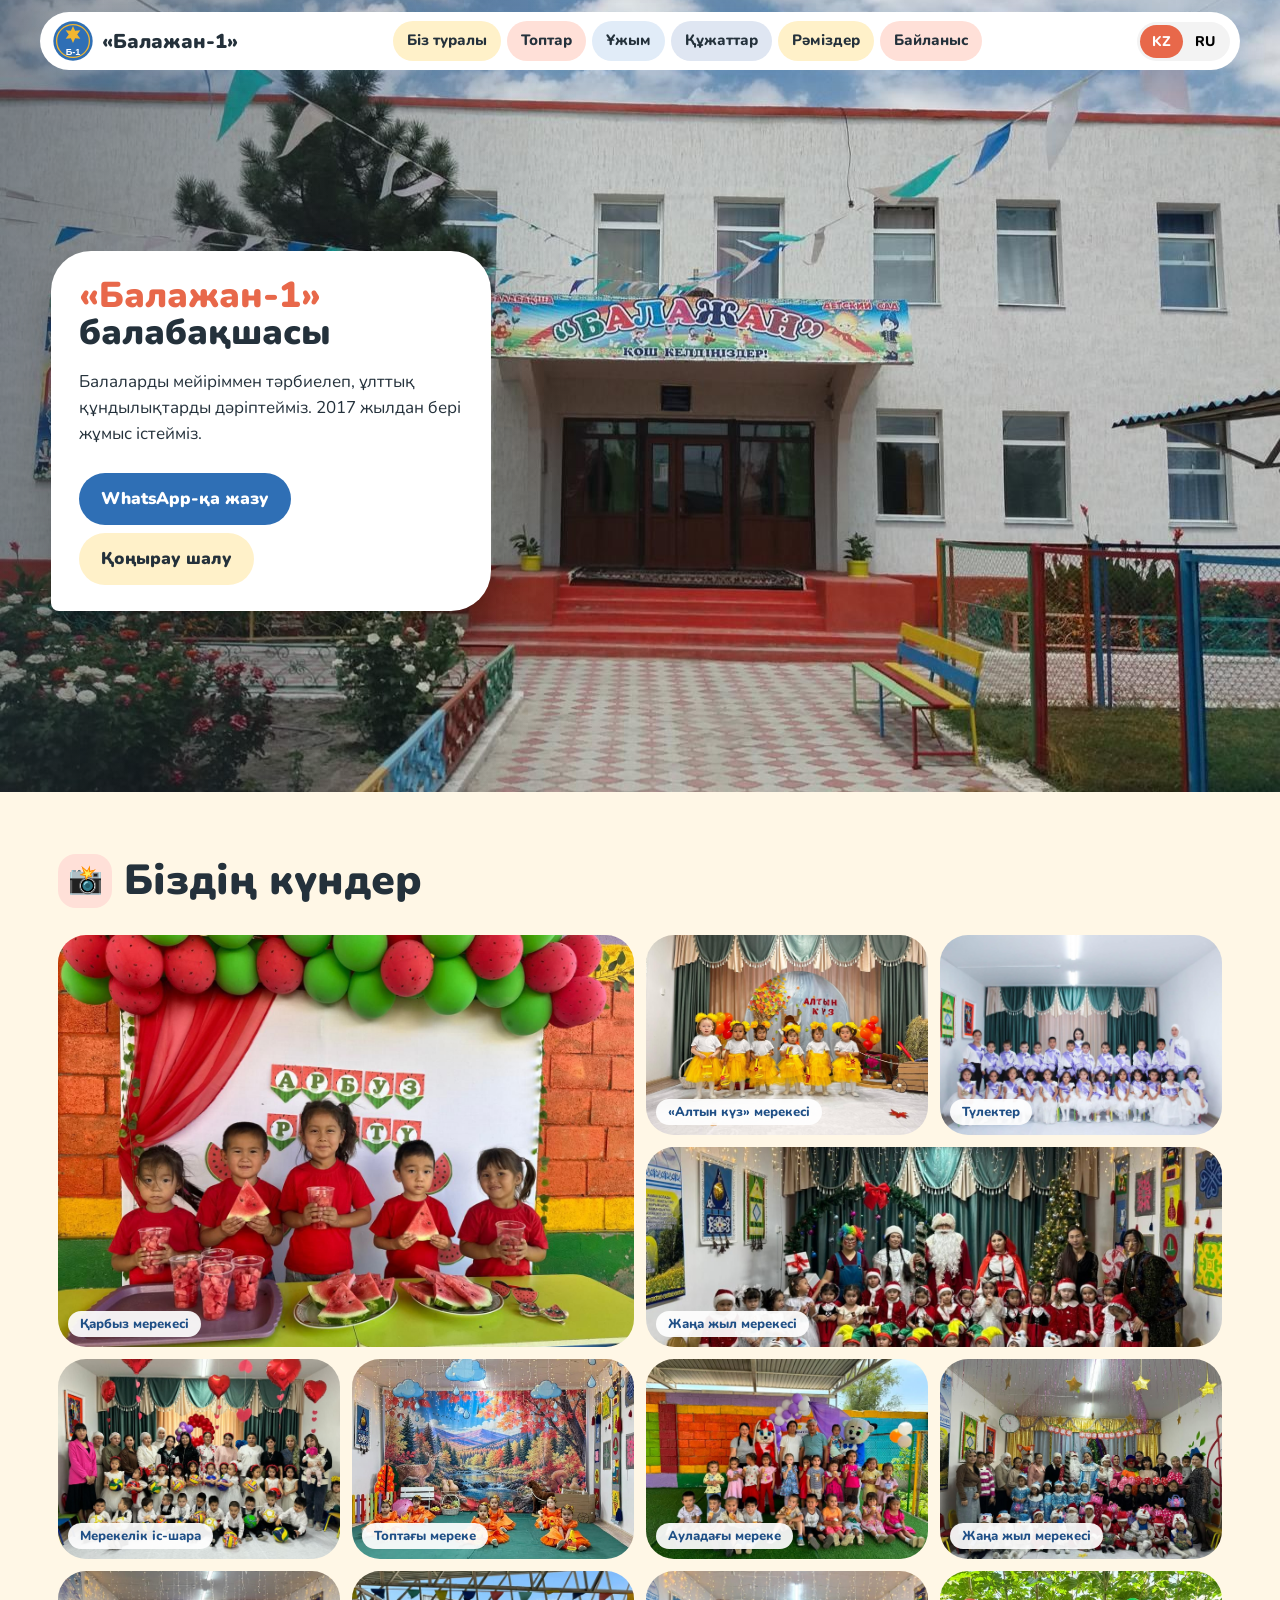
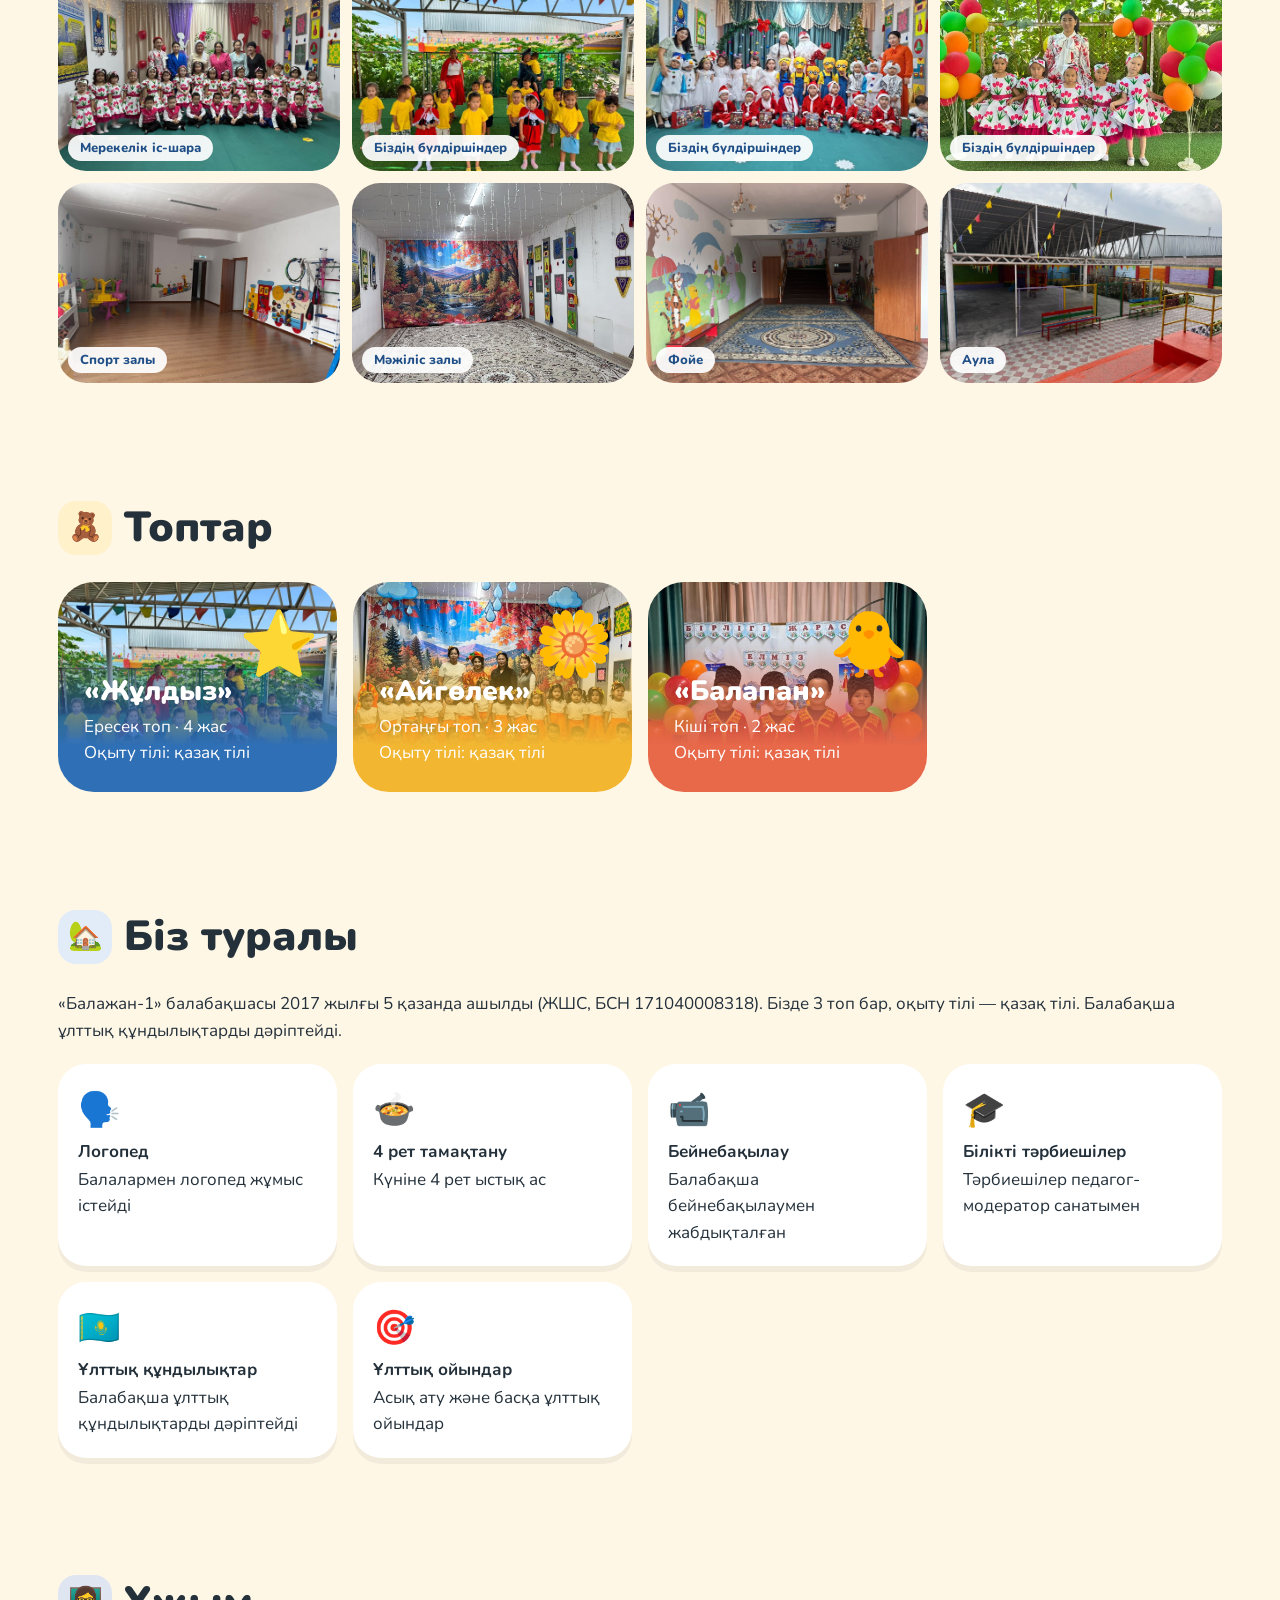
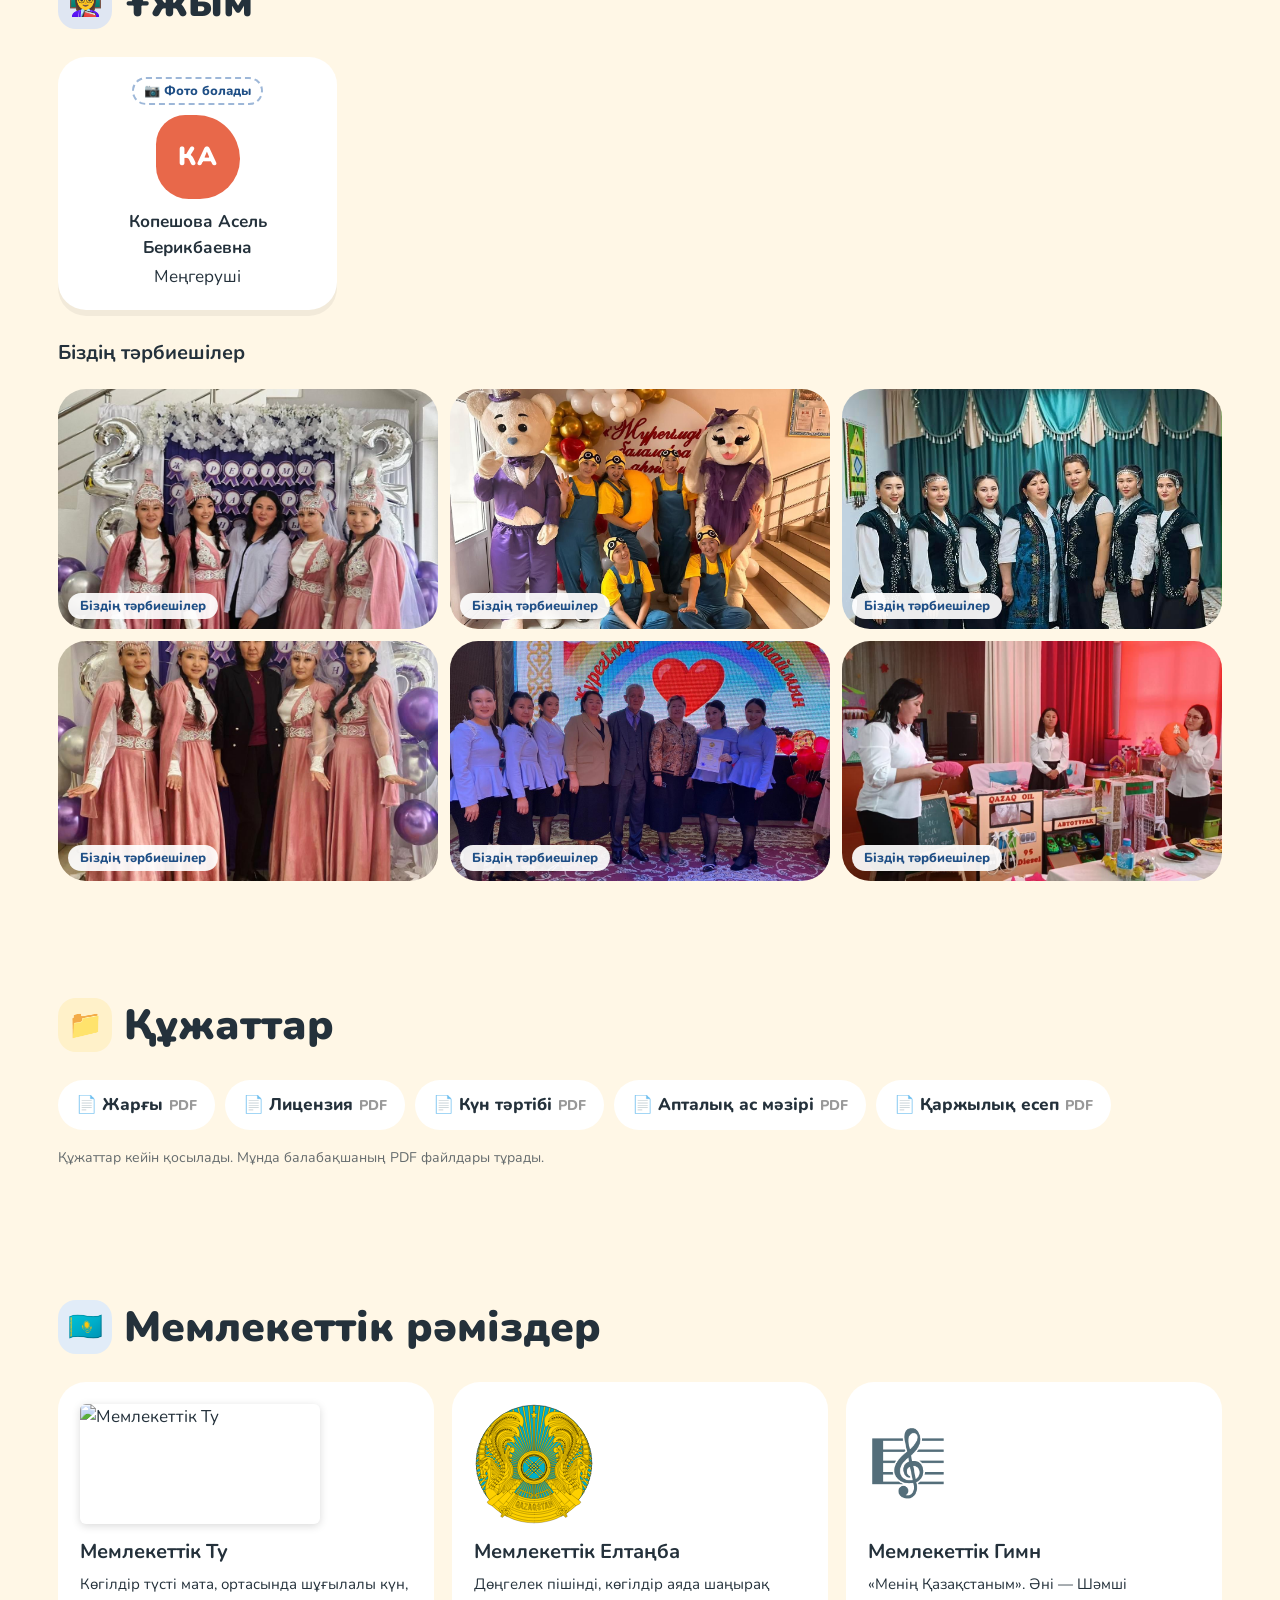
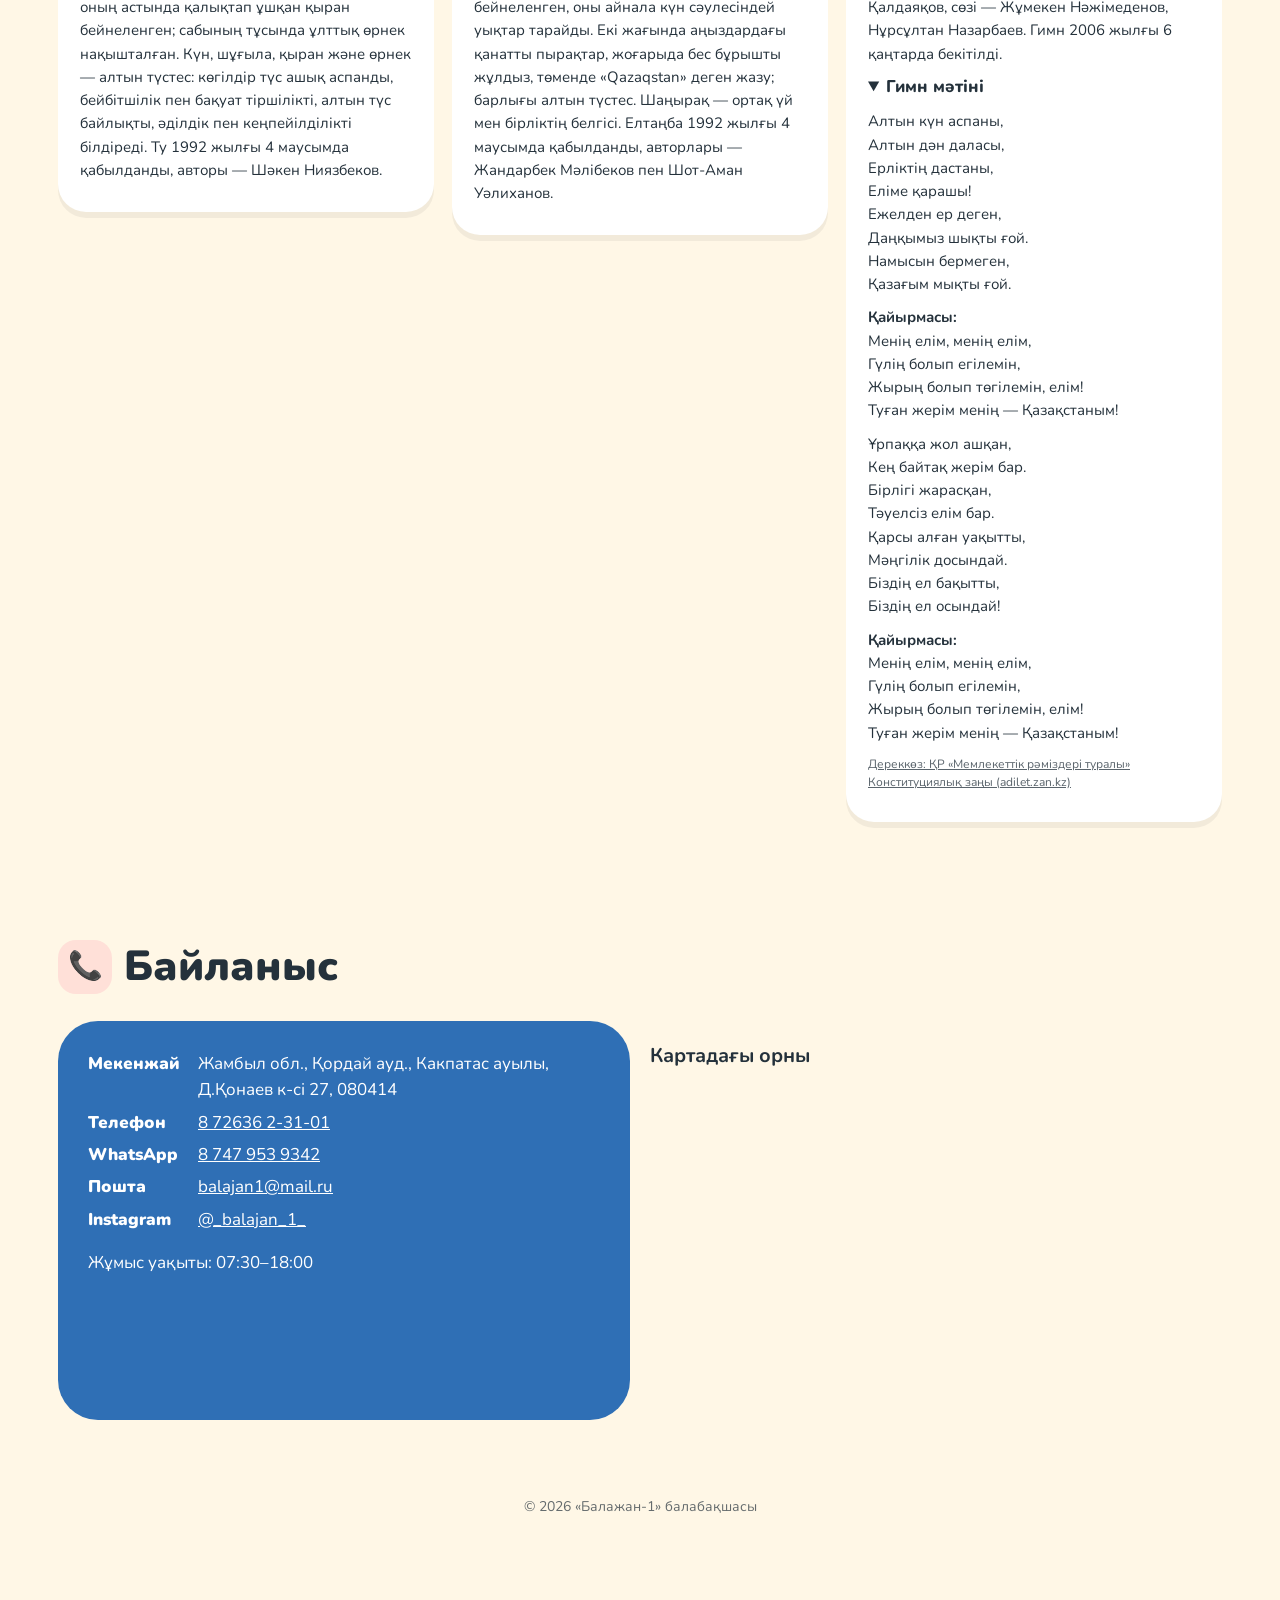
==== commit ad38e812: "Gallery: children photos first, building photos last" ====
--- a/index.html
+++ b/index.html
@@ -46,7 +46,7 @@
 <script src="data.js?v=4"></script><script src="kz-symbols/kz-symbols.js?v=4"></script><script src="render.js?v=4"></script><script>
 const $=id=>document.getElementById(id),R=document.documentElement,IC={about:'🏡',groups:'🧸',staff:'👩‍🏫',docs:'📁',symbols:'🇰🇿',contacts:'📞'};
 function fit(){R.classList.remove('mob');if(innerWidth<1000){R.classList.add('mob');return}fitNav($('nav'),'mob')}
-const GAL=[['01', 'Спорт залы', 'Спортзал'], ['26', 'Мәжіліс залы', 'Актовый зал'], ['02', 'Фойе', 'Фойе'], ['03', 'Аула', 'Двор'], ['04', 'Қарбыз мерекесі', 'Праздник арбуза'], ['09', '«Алтын күз» мерекесі', 'Праздник «Золотая осень»'], ['10', 'Түлектер', 'Выпускники'], ['05', 'Жаңа жыл мерекесі', 'Новогодний утренник'], ['11', 'Мерекелік іс-шара', 'Праздничное мероприятие'], ['08', 'Топтағы мереке', 'Праздник в группе'], ['07', 'Ауладағы мереке', 'Праздник во дворе'], ['12', 'Жаңа жыл мерекесі', 'Новогодний утренник'], ['06', 'Мерекелік іс-шара', 'Праздничное мероприятие'], ['13', 'Біздің бүлдіршіндер', 'Наши малыши'], ['16', 'Біздің бүлдіршіндер', 'Наши малыши'], ['18', 'Біздің бүлдіршіндер', 'Наши малыши']],TCH=['19','20','21','22','23','24'];window.fig=(n,c)=>`<figure><img src="img/wa/${n}.jpg?v=4" alt="${c}" loading="lazy"><figcaption>${c}</figcaption></figure>`;
+const GAL=[['04', 'Қарбыз мерекесі', 'Праздник арбуза'], ['09', '«Алтын күз» мерекесі', 'Праздник «Золотая осень»'], ['10', 'Түлектер', 'Выпускники'], ['05', 'Жаңа жыл мерекесі', 'Новогодний утренник'], ['11', 'Мерекелік іс-шара', 'Праздничное мероприятие'], ['08', 'Топтағы мереке', 'Праздник в группе'], ['07', 'Ауладағы мереке', 'Праздник во дворе'], ['12', 'Жаңа жыл мерекесі', 'Новогодний утренник'], ['06', 'Мерекелік іс-шара', 'Праздничное мероприятие'], ['13', 'Біздің бүлдіршіндер', 'Наши малыши'], ['16', 'Біздің бүлдіршіндер', 'Наши малыши'], ['18', 'Біздің бүлдіршіндер', 'Наши малыши'], ['01', 'Спорт залы', 'Спортзал'], ['26', 'Мәжіліс залы', 'Актовый зал'], ['02', 'Фойе', 'Фойе'], ['03', 'Аула', 'Двор']],TCH=['19','20','21','22','23','24'];window.fig=(n,c)=>`<figure><img src="img/wa/${n}.jpg?v=4" alt="${c}" loading="lazy"><figcaption>${c}</figcaption></figure>`;
 window.render=()=>{S.i18n();$('gal').innerHTML=GAL.map(g=>fig(g[0],g[1+L()])).join('');$('tch').innerHTML=TCH.map(n=>fig(n,T('teachT'))).join('');document.querySelectorAll('[data-n]').forEach(e=>e.textContent=S.title(e.dataset.n));$('h1').innerHTML=L()?'Детский сад <em>«Балажан-1»</em>':'<em>«Балажан-1»</em> балабақшасы';$('nav').innerHTML=S.nav();$('tabs').innerHTML=D.nav.map(n=>`<a href="#${n[0]}"><i>${IC[n[0]]}</i>${n[1+L()]}</a>`).join('');$('lang').innerHTML=S.lang();$('feats').innerHTML=S.feats();$('grp').innerHTML=S.groups();$('stf').innerHTML=S.staff();$('dcs').innerHTML=S.docs();KZSymbols.render($('kzsym'),L(),'kz-symbols/');$('cnt').innerHTML=S.contacts();document.title=T('heroT');fit()};
 render();addEventListener('resize',fit);addEventListener('load',fit);document.fonts&&document.fonts.ready.then(fit);
 </script></body></html>
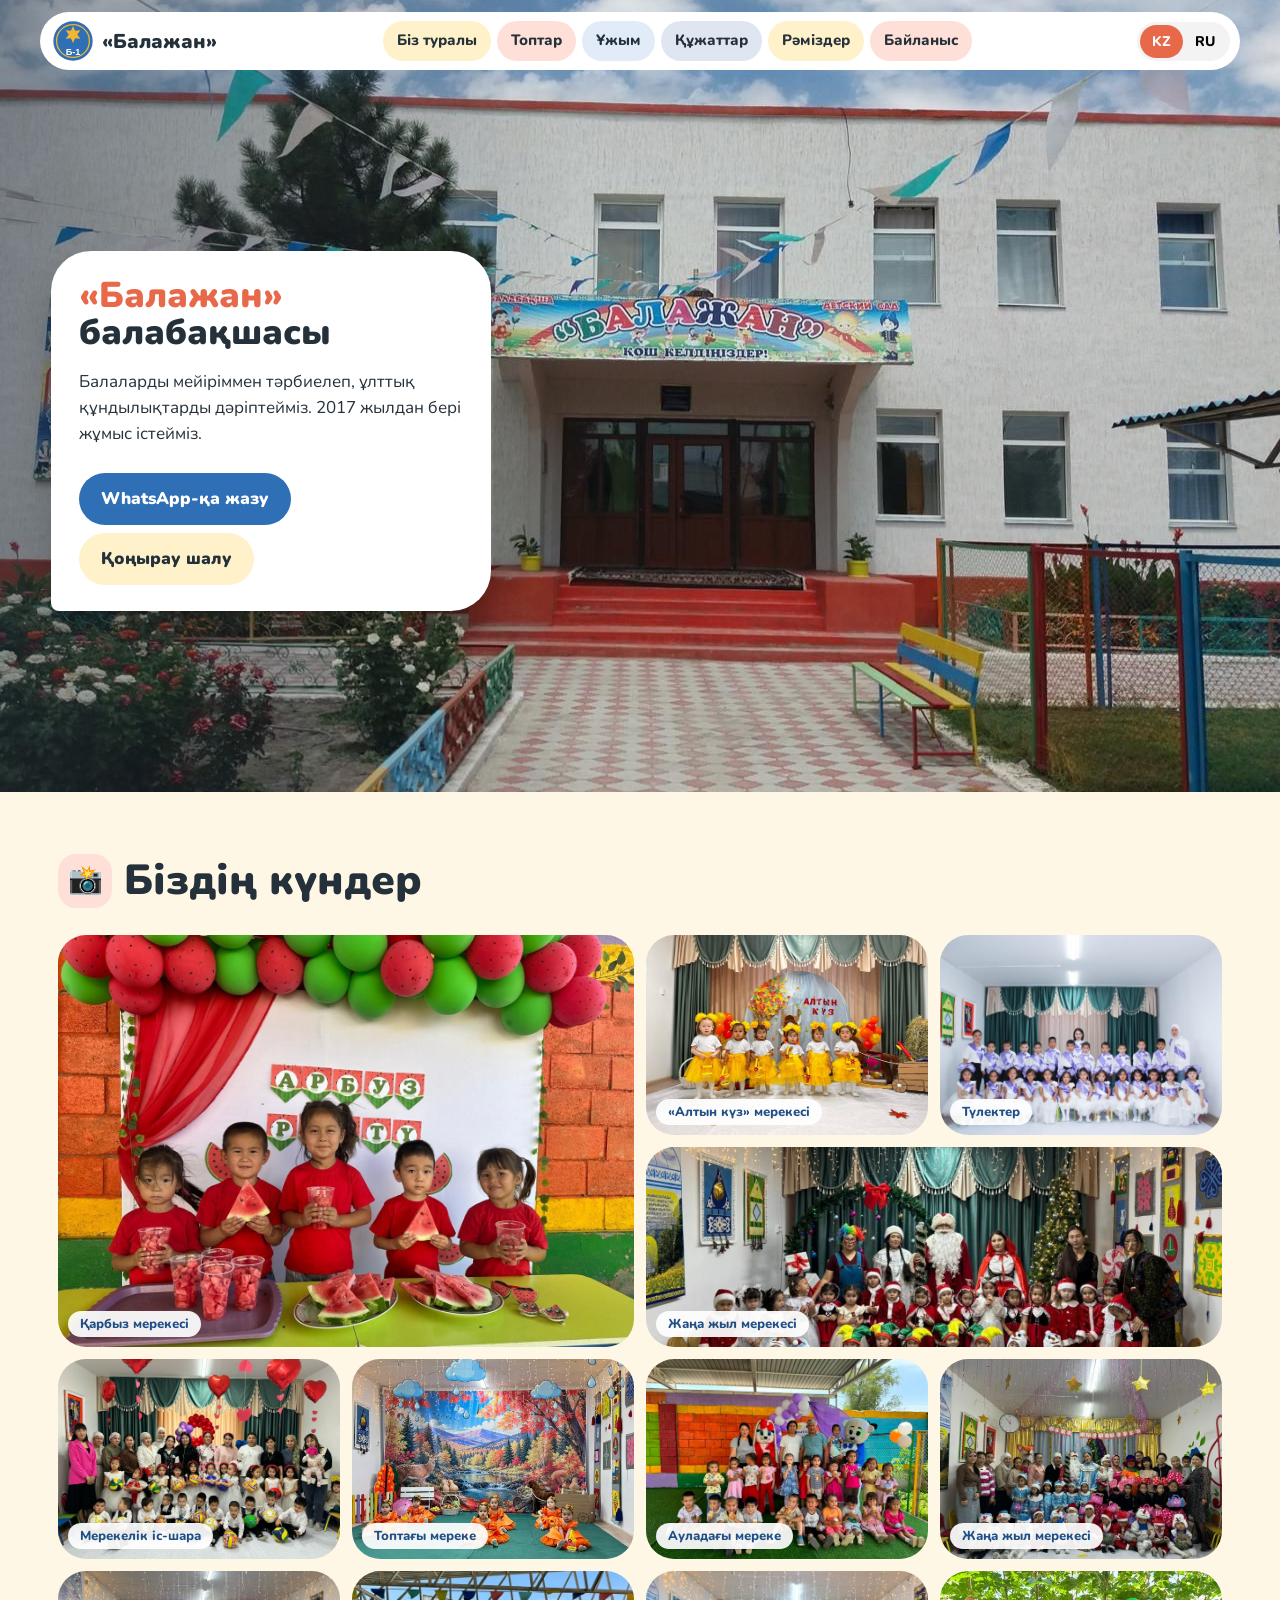
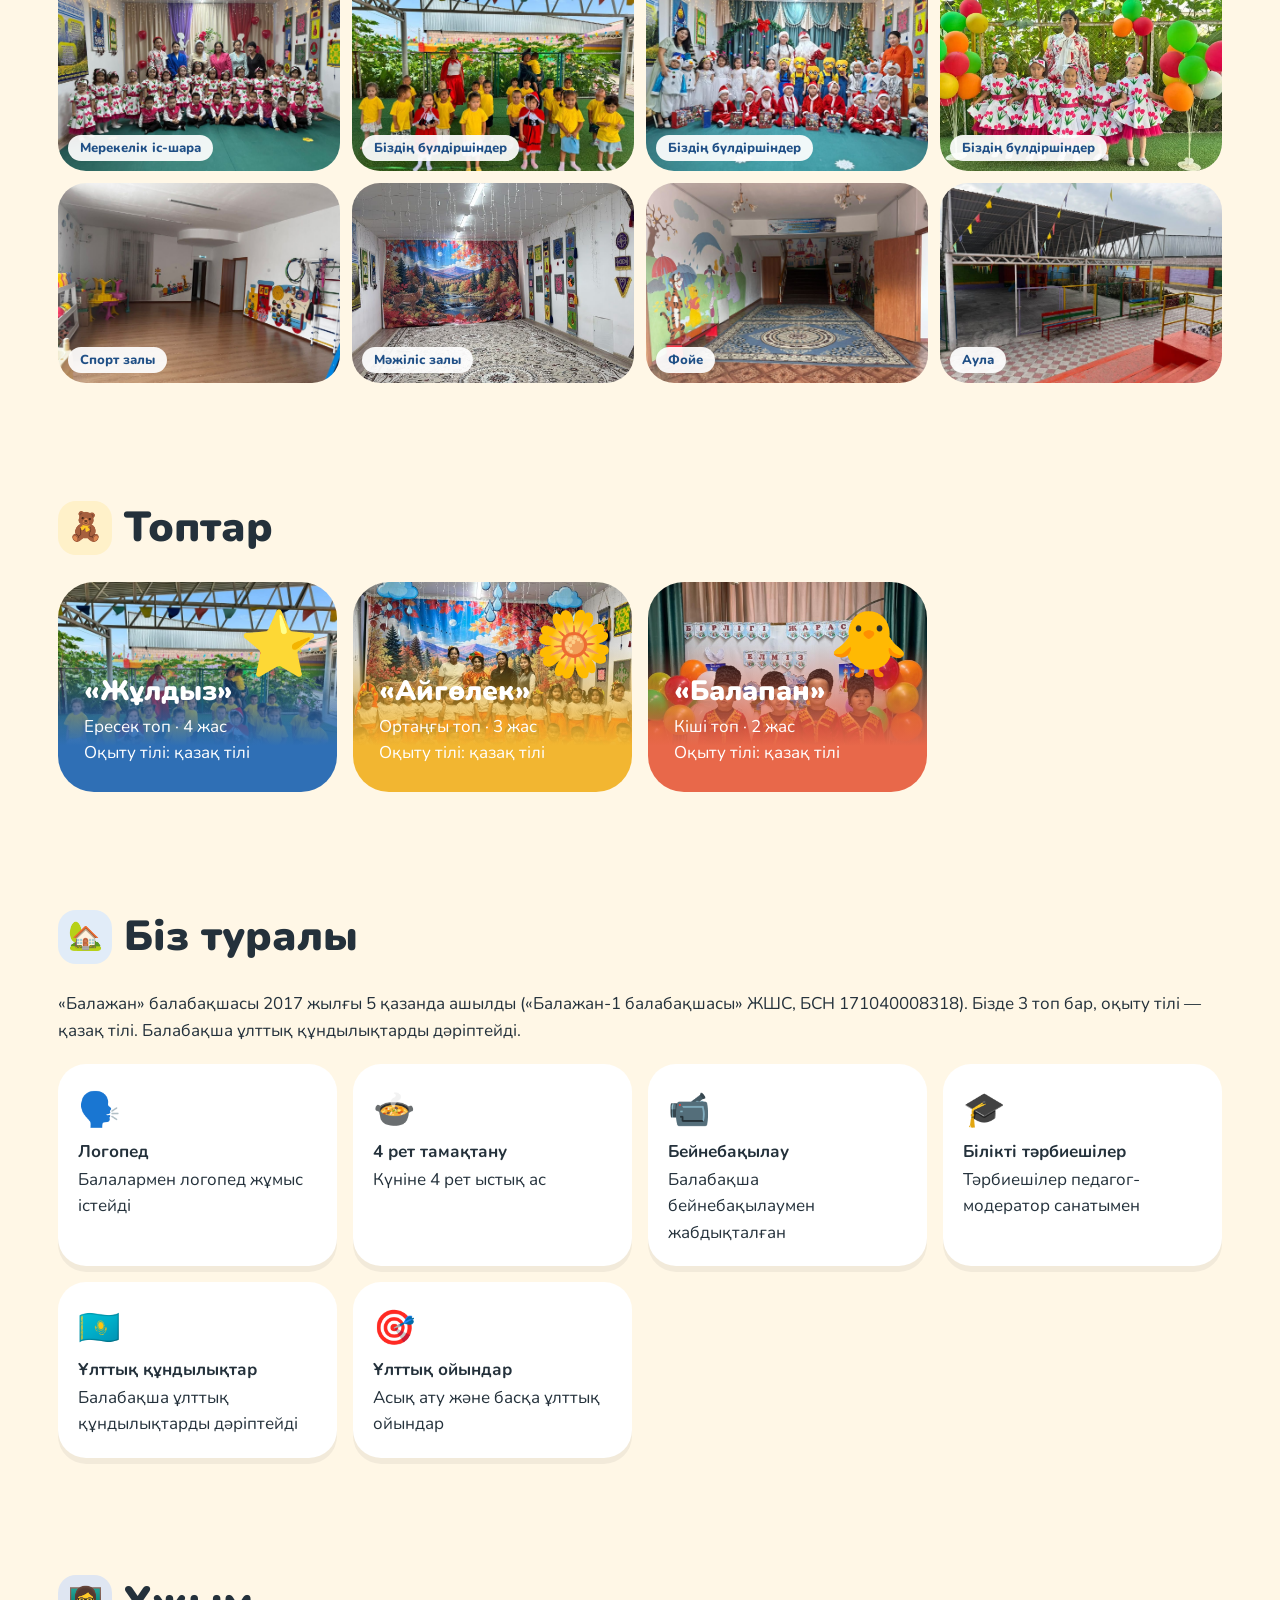
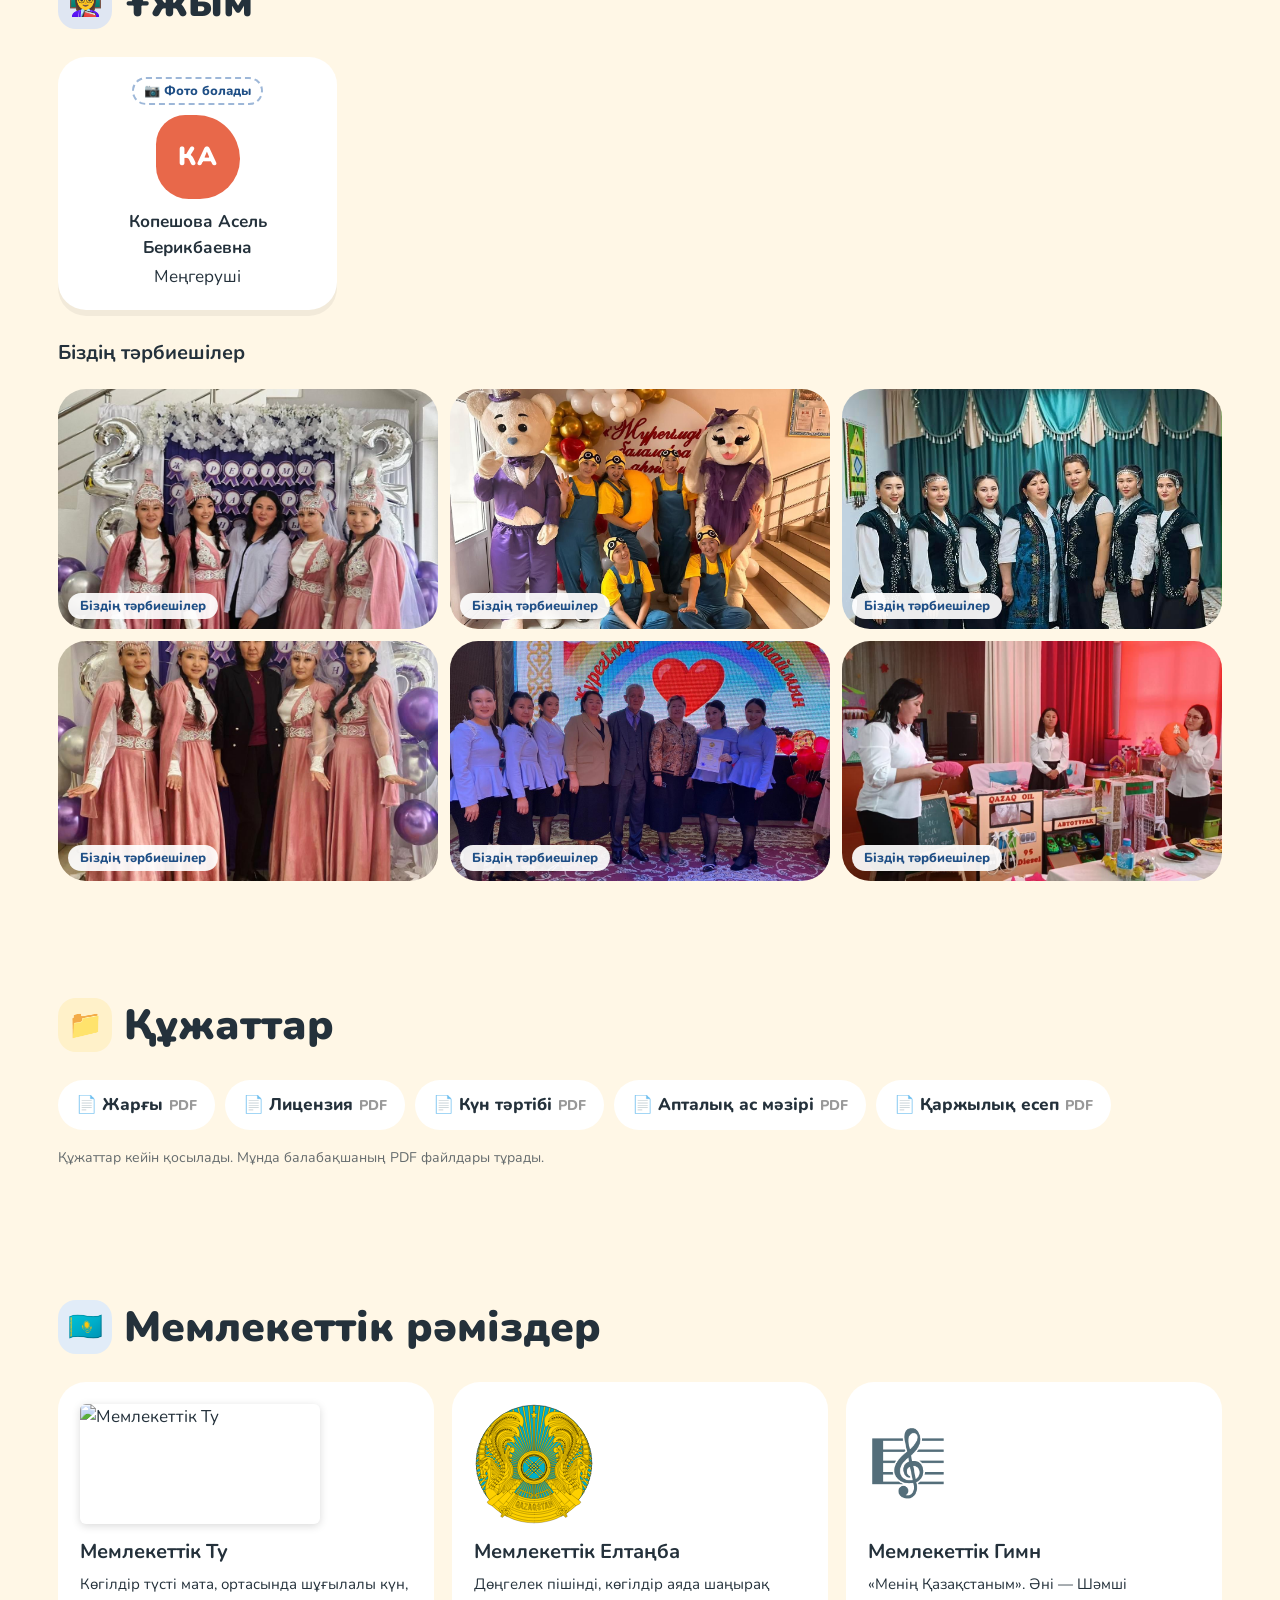
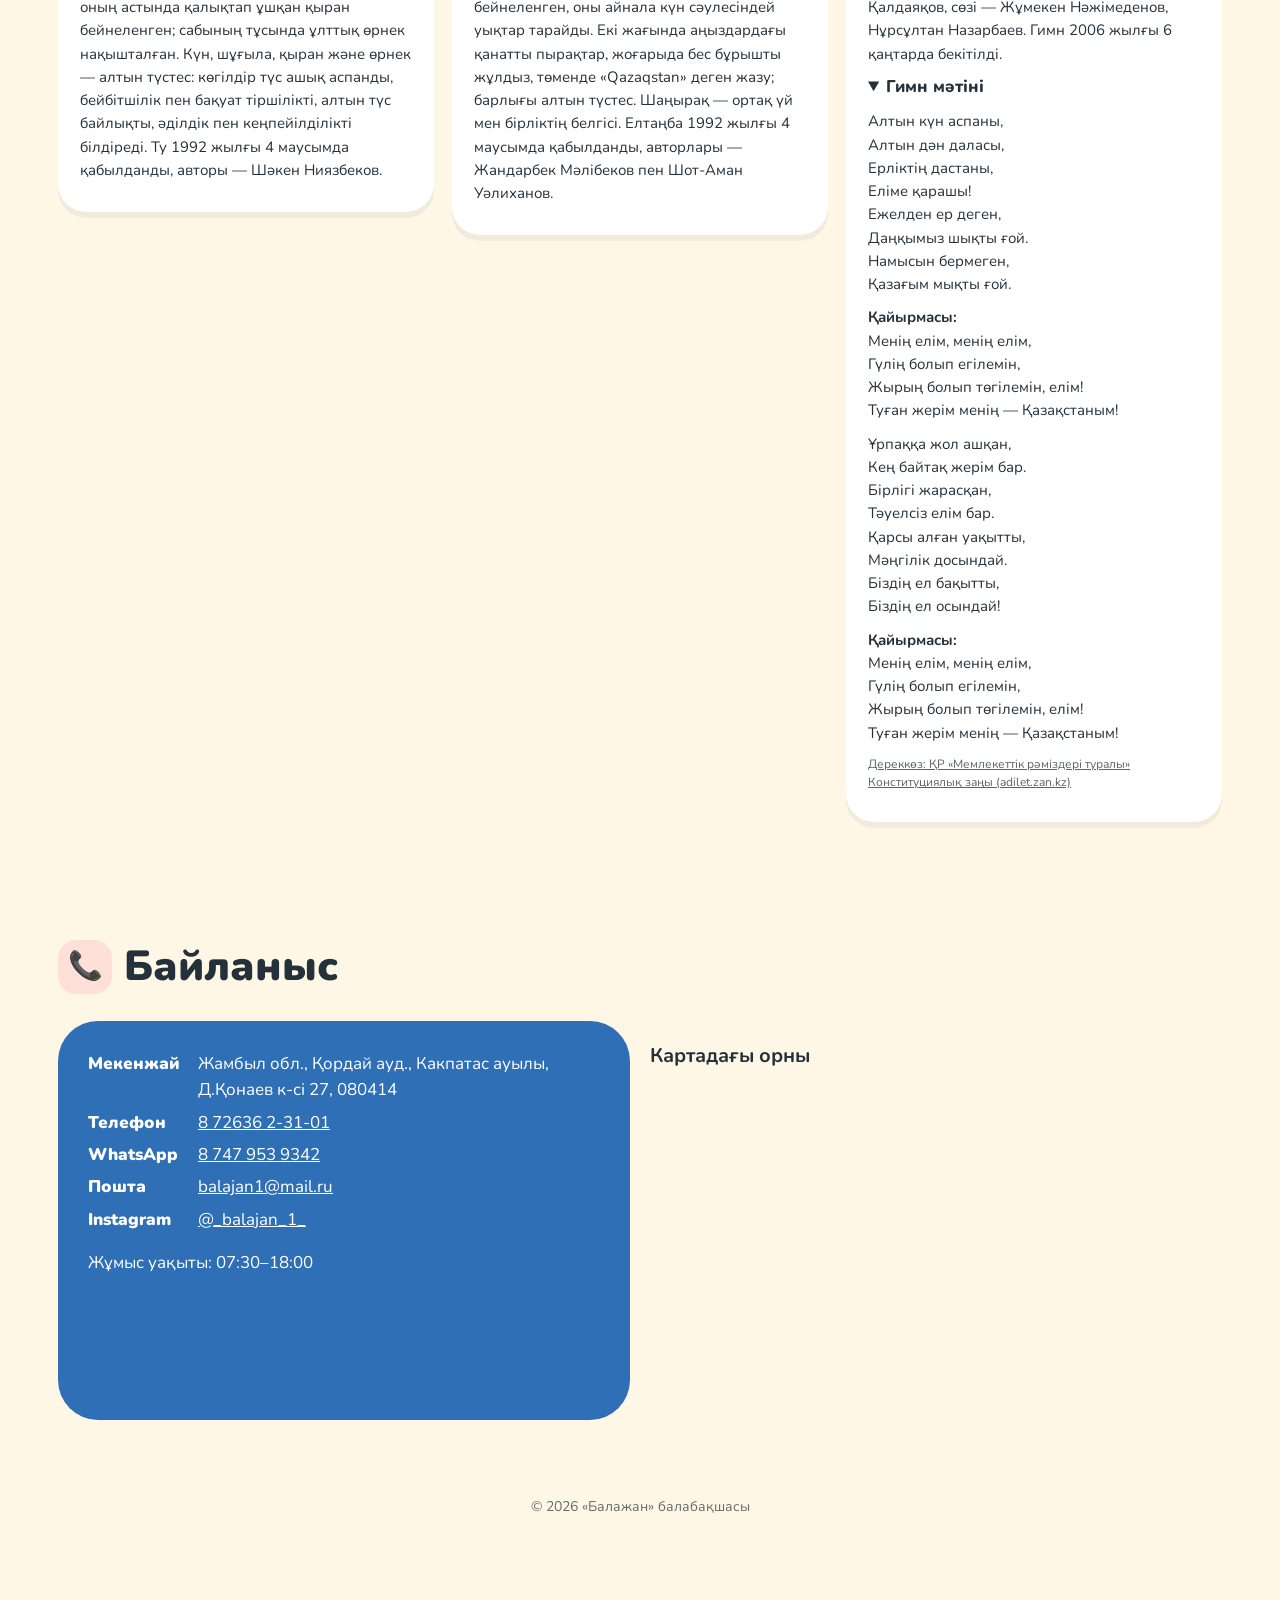
==== commit cc22cf87: "Client-facing name: Балажан" ====
--- a/index.html
+++ b/index.html
@@ -1,4 +1,4 @@
-<!DOCTYPE html><html lang="kk"><head><meta charset="UTF-8"><meta name="viewport" content="width=device-width,initial-scale=1"><meta name="robots" content="noindex"><title>«Балажан-1» балабақшасы</title><link rel="icon" href="logo.svg">
+<!DOCTYPE html><html lang="kk"><head><meta charset="UTF-8"><meta name="viewport" content="width=device-width,initial-scale=1"><meta name="robots" content="noindex"><title>«Балажан» балабақшасы</title><link rel="icon" href="logo.svg">
 <link rel="preconnect" href="https://fonts.googleapis.com"><link href="https://fonts.googleapis.com/css2?family=Nunito:wght@500;700;800;900&display=swap" rel="stylesheet">
 <style>
 :root{--teal:#2f6fb5;--yel:#f2b631;--cor:#e8684a;--vio:#1f4f86;--ink:#24313b;--bg:#fff7e6}
@@ -43,10 +43,10 @@
 <section id="symbols"><div class="wrap"><h2><i style="background:#e1ecf8">🇰🇿</i><span data-t="symT"></span></h2><div id="kzsym"></div></div></section>
 <section id="contacts"><div class="wrap"><h2><i style="background:#ffe0d8">📞</i><span data-n="contacts"></span></h2><div class="ct"><div class="cnt" id="cnt"></div><div><h3 data-t="mapT"></h3><iframe title="map" loading="lazy" src="https://www.google.com/maps?q=%D0%9A%D0%B0%D0%BA%D0%BF%D0%B0%D1%82%D0%B0%D1%81%2C+%D0%9A%D0%BE%D1%80%D0%B4%D0%B0%D0%B9%D1%81%D0%BA%D0%B8%D0%B9+%D1%80%D0%B0%D0%B9%D0%BE%D0%BD&amp;output=embed"></iframe></div></div></div></section>
 </main><footer data-t="foot"></footer>
-<script src="data.js?v=4"></script><script src="kz-symbols/kz-symbols.js?v=4"></script><script src="render.js?v=4"></script><script>
+<script src="data.js?v=5"></script><script src="kz-symbols/kz-symbols.js?v=4"></script><script src="render.js?v=5"></script><script>
 const $=id=>document.getElementById(id),R=document.documentElement,IC={about:'🏡',groups:'🧸',staff:'👩‍🏫',docs:'📁',symbols:'🇰🇿',contacts:'📞'};
 function fit(){R.classList.remove('mob');if(innerWidth<1000){R.classList.add('mob');return}fitNav($('nav'),'mob')}
 const GAL=[['04', 'Қарбыз мерекесі', 'Праздник арбуза'], ['09', '«Алтын күз» мерекесі', 'Праздник «Золотая осень»'], ['10', 'Түлектер', 'Выпускники'], ['05', 'Жаңа жыл мерекесі', 'Новогодний утренник'], ['11', 'Мерекелік іс-шара', 'Праздничное мероприятие'], ['08', 'Топтағы мереке', 'Праздник в группе'], ['07', 'Ауладағы мереке', 'Праздник во дворе'], ['12', 'Жаңа жыл мерекесі', 'Новогодний утренник'], ['06', 'Мерекелік іс-шара', 'Праздничное мероприятие'], ['13', 'Біздің бүлдіршіндер', 'Наши малыши'], ['16', 'Біздің бүлдіршіндер', 'Наши малыши'], ['18', 'Біздің бүлдіршіндер', 'Наши малыши'], ['01', 'Спорт залы', 'Спортзал'], ['26', 'Мәжіліс залы', 'Актовый зал'], ['02', 'Фойе', 'Фойе'], ['03', 'Аула', 'Двор']],TCH=['19','20','21','22','23','24'];window.fig=(n,c)=>`<figure><img src="img/wa/${n}.jpg?v=4" alt="${c}" loading="lazy"><figcaption>${c}</figcaption></figure>`;
-window.render=()=>{S.i18n();$('gal').innerHTML=GAL.map(g=>fig(g[0],g[1+L()])).join('');$('tch').innerHTML=TCH.map(n=>fig(n,T('teachT'))).join('');document.querySelectorAll('[data-n]').forEach(e=>e.textContent=S.title(e.dataset.n));$('h1').innerHTML=L()?'Детский сад <em>«Балажан-1»</em>':'<em>«Балажан-1»</em> балабақшасы';$('nav').innerHTML=S.nav();$('tabs').innerHTML=D.nav.map(n=>`<a href="#${n[0]}"><i>${IC[n[0]]}</i>${n[1+L()]}</a>`).join('');$('lang').innerHTML=S.lang();$('feats').innerHTML=S.feats();$('grp').innerHTML=S.groups();$('stf').innerHTML=S.staff();$('dcs').innerHTML=S.docs();KZSymbols.render($('kzsym'),L(),'kz-symbols/');$('cnt').innerHTML=S.contacts();document.title=T('heroT');fit()};
+window.render=()=>{S.i18n();$('gal').innerHTML=GAL.map(g=>fig(g[0],g[1+L()])).join('');$('tch').innerHTML=TCH.map(n=>fig(n,T('teachT'))).join('');document.querySelectorAll('[data-n]').forEach(e=>e.textContent=S.title(e.dataset.n));$('h1').innerHTML=L()?'Детский сад <em>«Балажан»</em>':'<em>«Балажан»</em> балабақшасы';$('nav').innerHTML=S.nav();$('tabs').innerHTML=D.nav.map(n=>`<a href="#${n[0]}"><i>${IC[n[0]]}</i>${n[1+L()]}</a>`).join('');$('lang').innerHTML=S.lang();$('feats').innerHTML=S.feats();$('grp').innerHTML=S.groups();$('stf').innerHTML=S.staff();$('dcs').innerHTML=S.docs();KZSymbols.render($('kzsym'),L(),'kz-symbols/');$('cnt').innerHTML=S.contacts();document.title=T('heroT');fit()};
 render();addEventListener('resize',fit);addEventListener('load',fit);document.fonts&&document.fonts.ready.then(fit);
 </script></body></html>
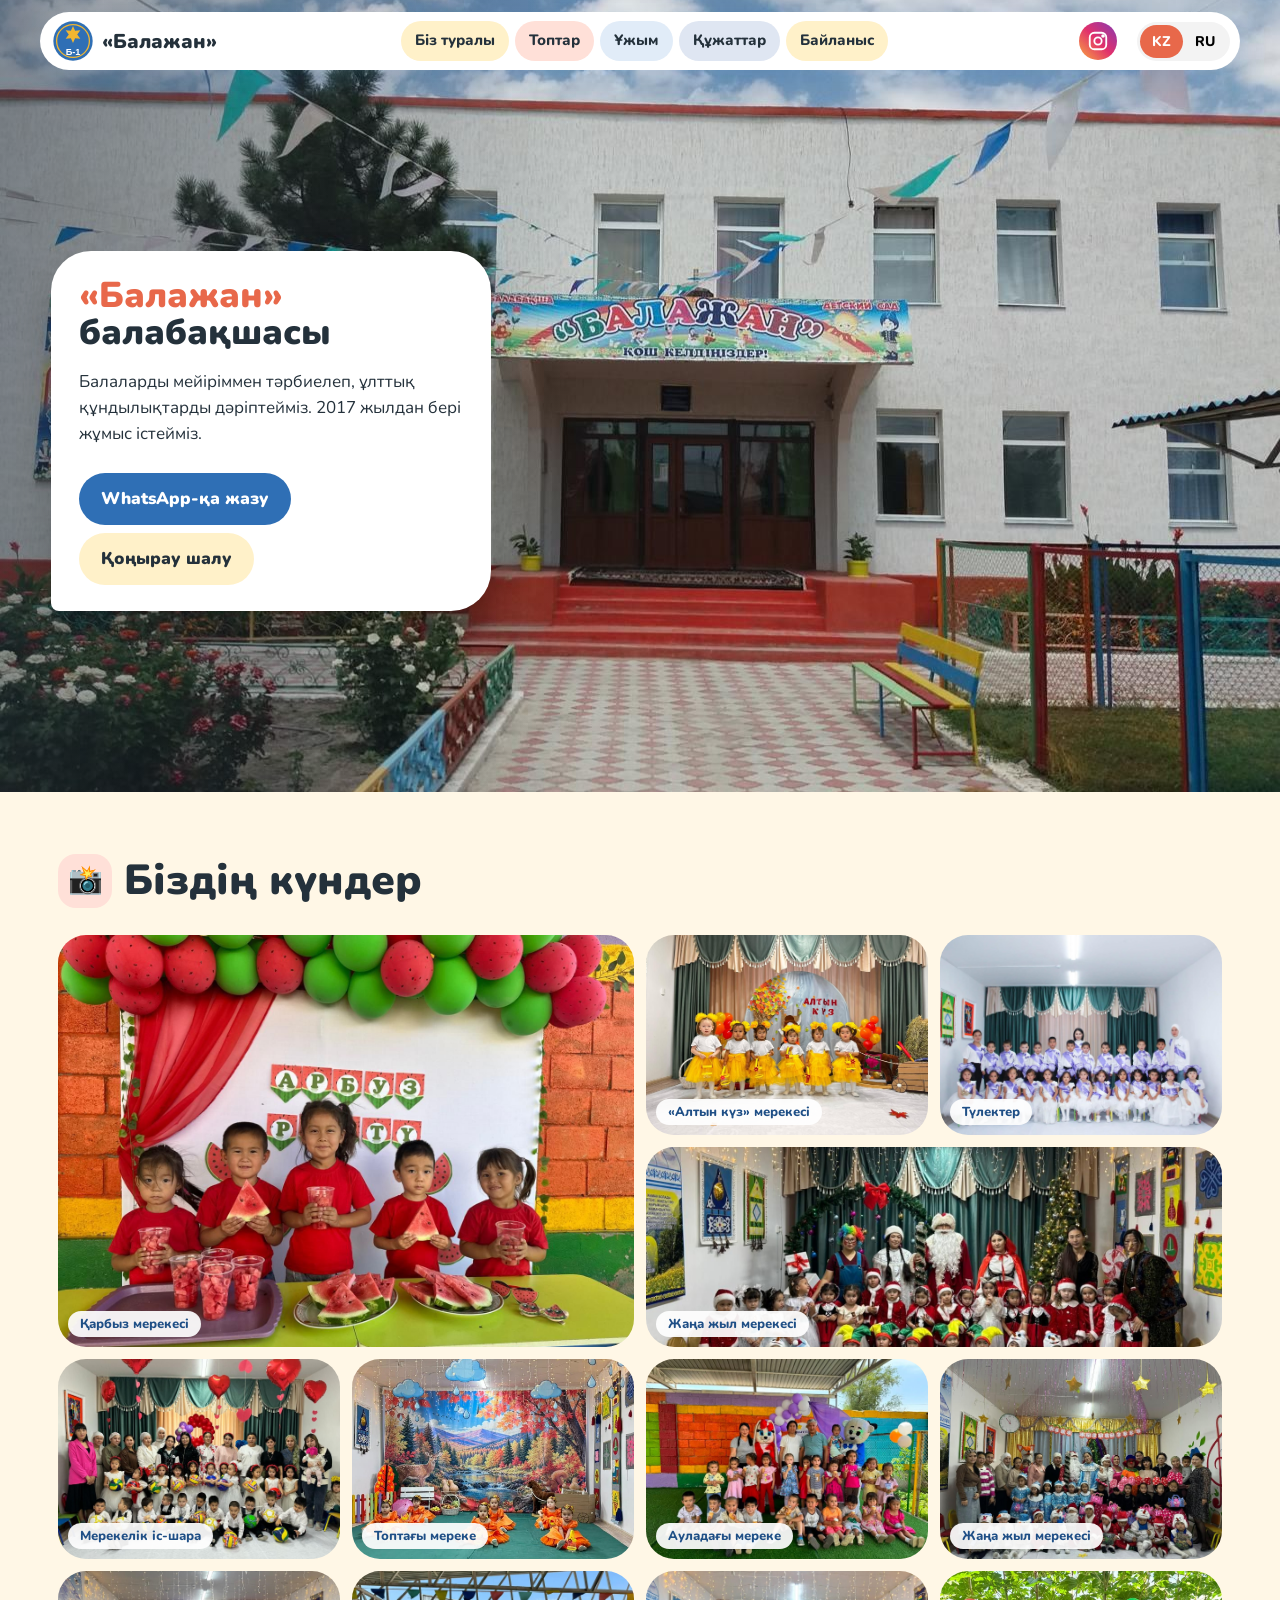
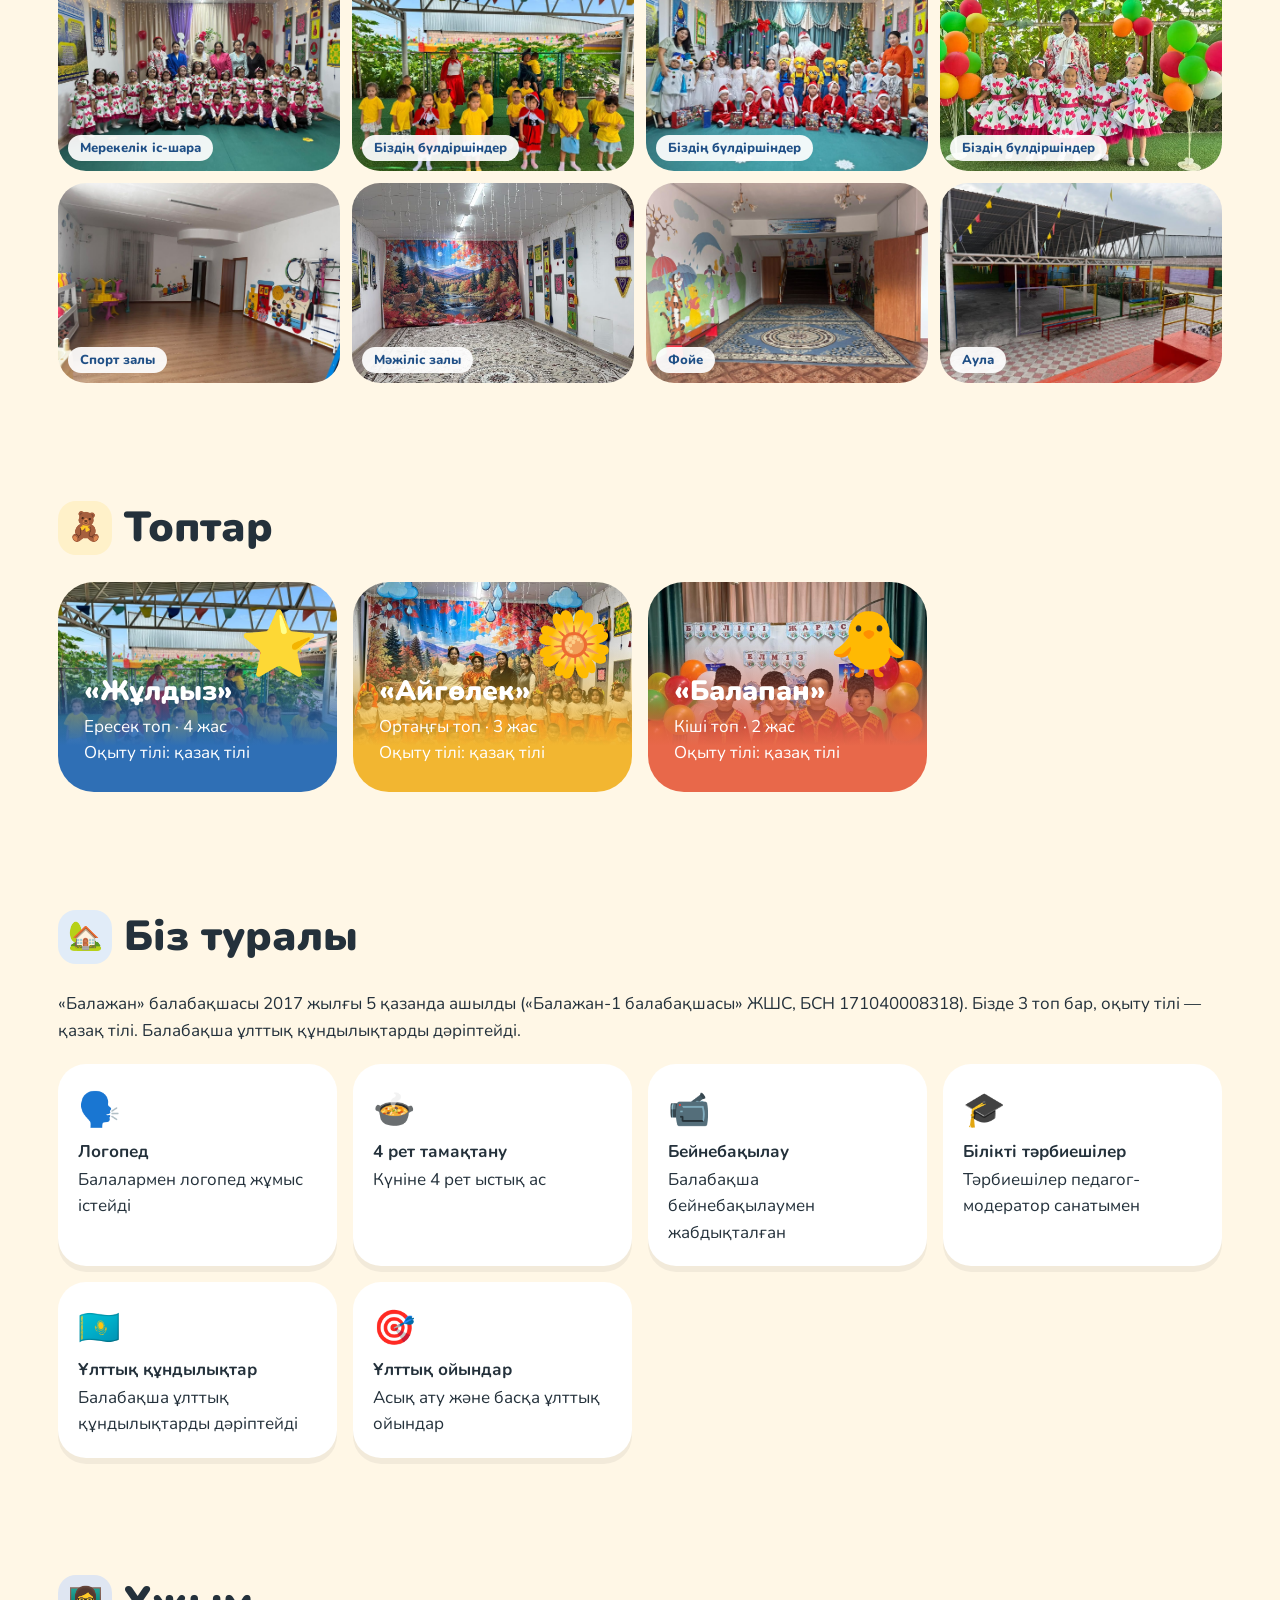
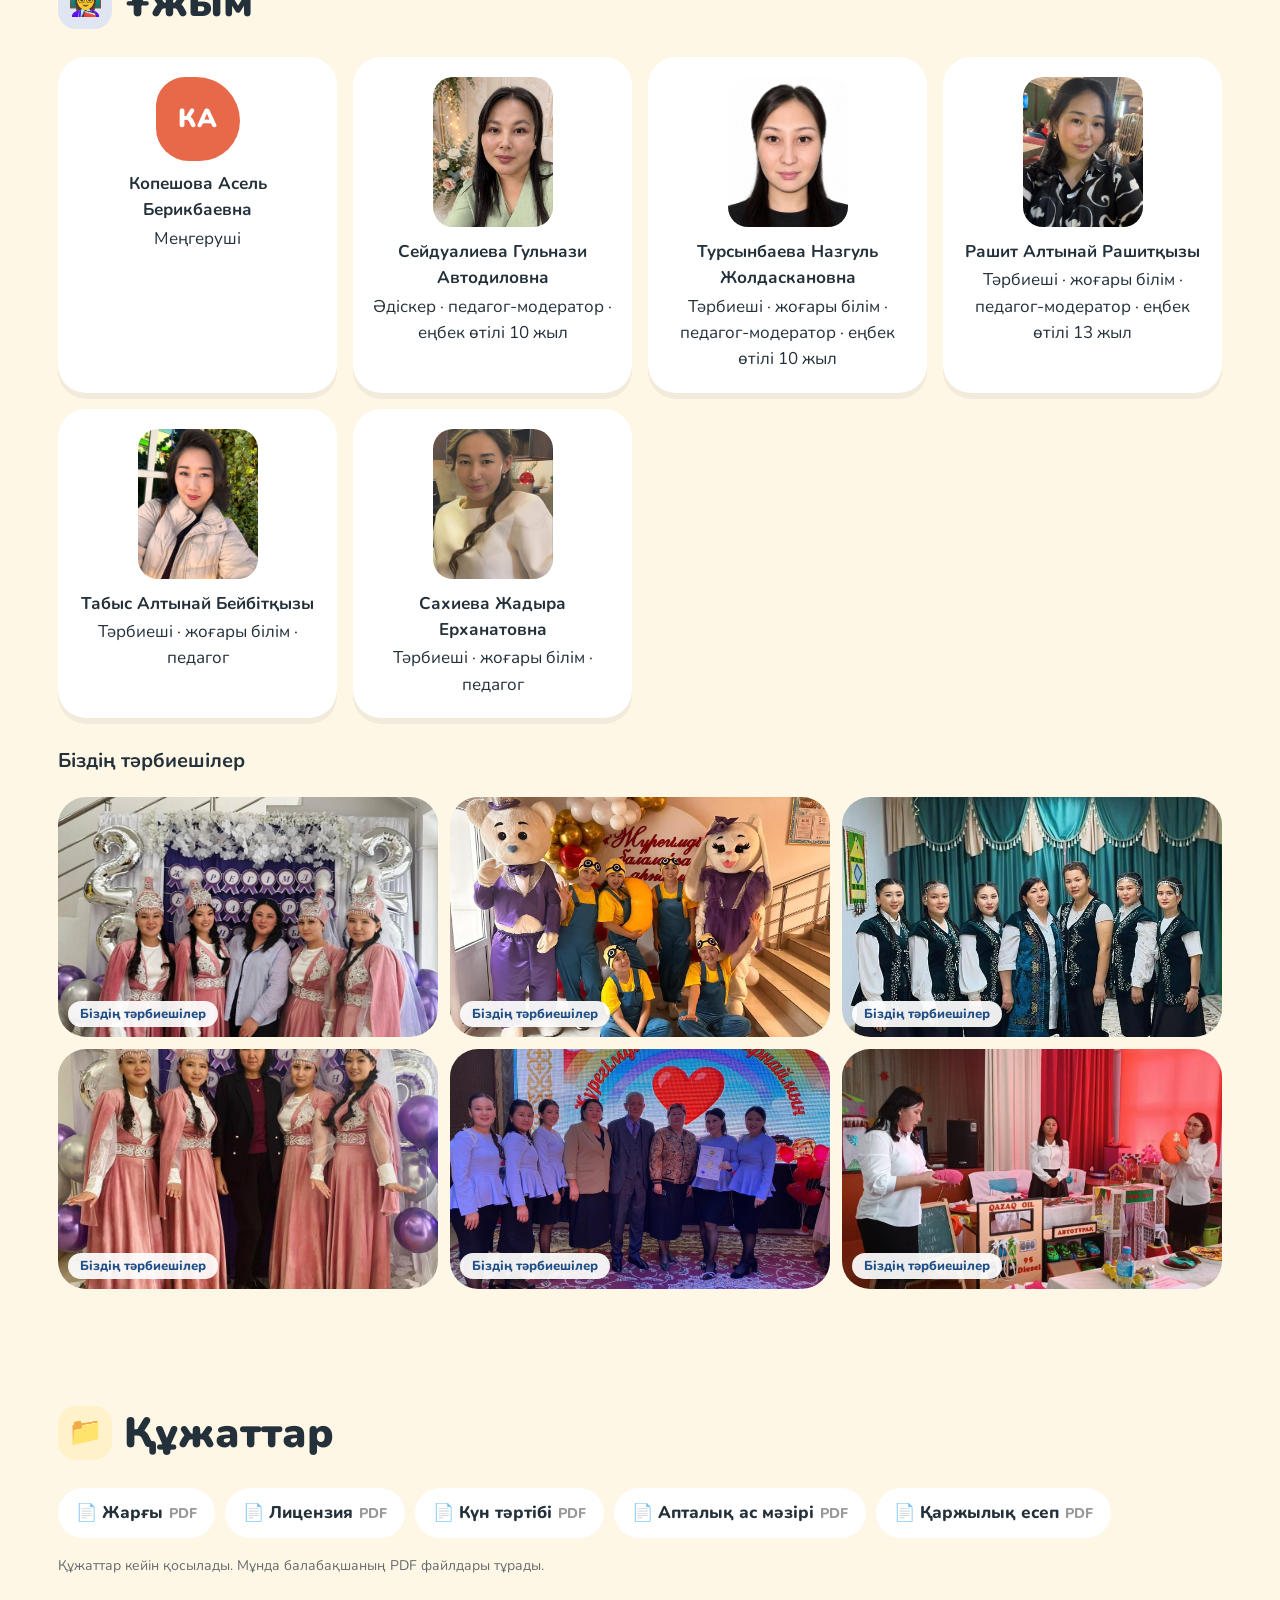
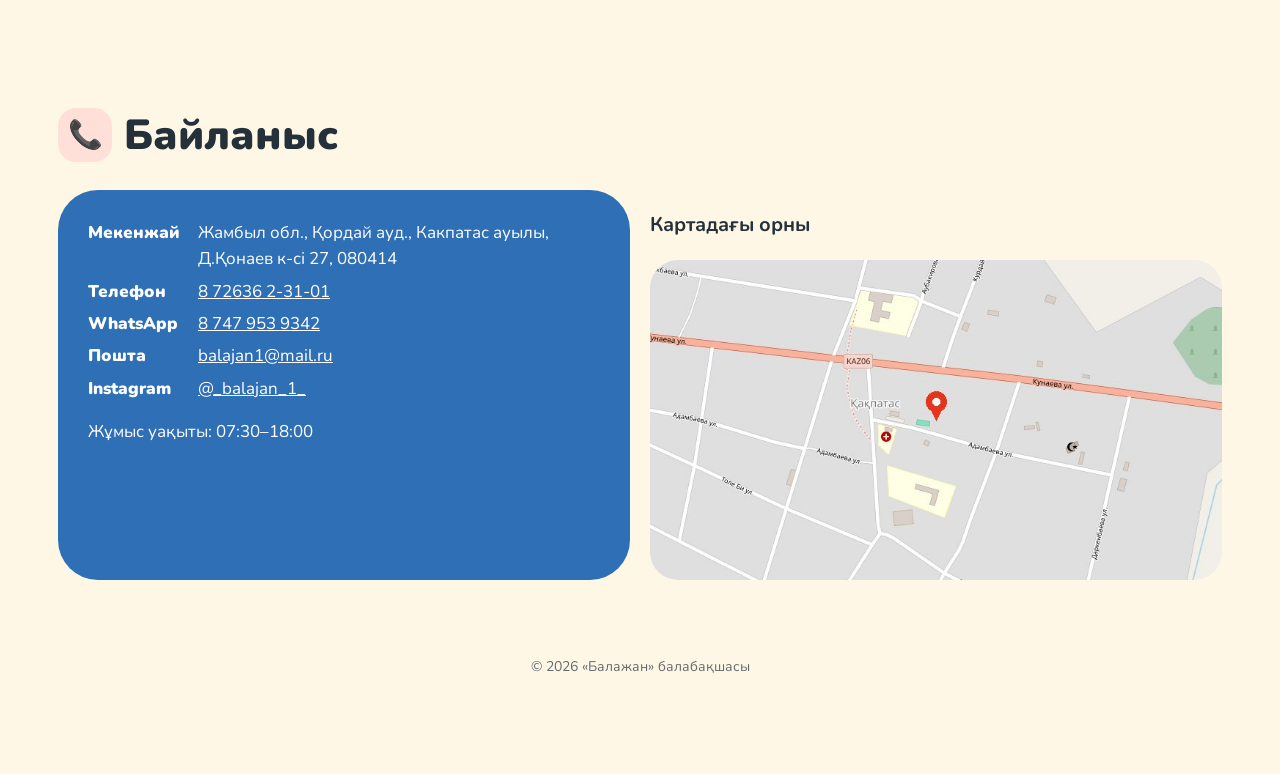
==== commit ac6fc7c7: "Staff with portraits (02.11 WhatsApp), Instagram icon, no state symbols, real Kakpatas map; v=6" ====
--- a/index.html
+++ b/index.html
@@ -13,7 +13,7 @@
 /* mobile: bottom tab bar instead of top menu */
 .mob nav{display:none}.mob .tabs{display:flex;position:fixed;bottom:10px;left:10px;right:10px;z-index:30;background:#fff;border-radius:24px;box-shadow:0 -4px 24px rgba(0,0,0,.12);padding:6px;overflow-x:auto;gap:4px;scrollbar-width:none}.tabs::-webkit-scrollbar{display:none}
 .tabs a{flex:1 0 auto;display:flex;flex-direction:column;align-items:center;text-decoration:none;font-size:11px;font-weight:800;padding:6px 8px;border-radius:16px;min-width:64px}.tabs a i{font-style:normal;font-size:22px}.tabs a.on{background:#fff1c9}
-.hero{--heroimg:url(img/hero.jpg?v=4);position:relative;min-height:92vh;display:flex;align-items:flex-end;padding:110px 0 40px;background:url(img/hero.jpg?v=4) center 60%/cover}
+.hero{--heroimg:url(img/hero.jpg?v=6);position:relative;min-height:92vh;display:flex;align-items:flex-end;padding:110px 0 40px;background:url(img/hero.jpg?v=6) center 60%/cover}
 .hero:after{content:"";position:absolute;inset:0;background:linear-gradient(180deg,transparent 40%,rgba(36,49,59,.55))}
 .hcard{position:relative;z-index:1;background:#fff;border-radius:40px 40px 40px 8px;padding:26px 28px;max-width:560px;box-shadow:0 20px 40px rgba(0,0,0,.2)}.hcard h1{margin:0 0 8px;font-size:clamp(30px,6vw,52px);line-height:1.05;font-weight:900}.hcard h1 em{color:var(--cor);font-style:normal}
 .demo{display:inline-block;background:var(--yel);border-radius:999px;padding:2px 12px;font-size:12px;font-weight:800;margin-bottom:10px}
@@ -30,8 +30,8 @@
 .sym li{background:#fff;border-radius:28px;padding:20px;display:flex;flex-direction:column;align-items:center;gap:8px}.sym svg{width:100px;height:64px}
 .cnt{background:var(--teal);color:#fff;border-radius:40px;padding:30px}.cnt a{color:#fff}dl{display:grid;grid-template-columns:max-content 1fr;gap:6px 18px;margin:0 0 10px}dt{font-weight:900}dd{margin:0}
 .mosaic .ph{border-radius:28px;background:repeating-linear-gradient(45deg,#dfe9f6 0 18px,#eef4fb 18px 36px);border:3px dashed #9db7d8;display:grid;place-items:center;font-weight:900;color:#1f4f86;text-align:center;padding:8px}.mosaic .ph:first-child{grid-column:span 2;grid-row:span 2}@media(min-width:800px){.mosaic .ph:nth-child(4){grid-column:span 2}}.hph{position:absolute;top:110px;right:24px;z-index:1;background:#fff;border:3px dashed #9db7d8;border-radius:999px;padding:8px 16px;font-weight:900;color:#1f4f86}.phl{position:absolute;top:16px;left:18px;background:rgba(255,255,255,.9);color:#1f4f86;border:2px dashed #9db7d8;border-radius:999px;padding:2px 10px;font-size:13px;font-weight:800}.stf li{position:relative}.phl.dark{position:static;margin-bottom:8px}.ct{display:grid;gap:20px}@media(min-width:860px){.ct{grid-template-columns:1fr 1fr}}.ct iframe{width:100%;height:320px;border:0;border-radius:28px}dd{overflow-wrap:anywhere}.ab{display:flex;gap:20px;align-items:flex-start;margin-bottom:20px}.ab p{flex:1;margin:0}.ab img{width:180px;height:auto;border-radius:24px;flex:none}@media(max-width:600px){.ab{flex-direction:column}.ab img{width:160px}}.tiles.g li{background:linear-gradient(180deg,transparent 30%,var(--c) 78%),var(--im) center 30%/cover}.hero .wrap{width:100%}footer{text-align:center;padding:20px;font-size:14px;opacity:.7}
-#tch figure{grid-column:auto!important;grid-row:auto!important}#tch{grid-template-columns:repeat(2,1fr)}@media(min-width:800px){#tch{grid-template-columns:repeat(3,1fr);grid-auto-rows:240px}}@media(max-width:1023px){.hero{display:block;min-height:0;padding:0 0 8px;background:none}.hero:before{content:"";display:block;aspect-ratio:4/3;max-height:68vh;width:100%;background:var(--heroimg) center 60%/cover}.hero:after{display:none}.hero .wrap{position:relative;z-index:1}.hcard{margin:-36px auto 0;max-width:640px;padding:16px 20px;border-radius:28px 28px 28px 8px}.hcard h1{font-size:clamp(24px,5vw,38px)}.hcard .btn{padding:9px 16px;font-size:14px}}@media(max-width:480px){.hcard p{display:none}}@media(max-width:520px){.tabs a{flex:1 1 0;min-width:0;padding:5px 1px;font-size:10px;letter-spacing:-.2px;white-space:nowrap}.tabs a i{font-size:20px}}@media(min-width:1024px){.hero{background:var(--heroimg) center 60%/cover no-repeat;min-height:88vh;align-items:center}.hero:after{background:linear-gradient(90deg,rgba(36,49,59,.45) 0,rgba(36,49,59,.15) 32%,transparent 45%)}.hero .wrap{max-width:none;padding-left:clamp(24px,4vw,64px)}.hero .hcard{max-width:min(440px,36vw);margin:0}.hero h1{font-size:clamp(28px,2.8vw,44px);overflow-wrap:anywhere}}</style><link rel="stylesheet" href="kz-symbols/kz-symbols.css?v=4"></head><body>
-<header><a class="logo" href="#top"><img src="logo.svg" alt=""><span data-t="brand"></span></a><nav id="nav"></nav><span id="lang"></span></header>
+#tch figure{grid-column:auto!important;grid-row:auto!important}#tch{grid-template-columns:repeat(2,1fr)}@media(min-width:800px){#tch{grid-template-columns:repeat(3,1fr);grid-auto-rows:240px}}@media(max-width:1023px){.hero{display:block;min-height:0;padding:0 0 8px;background:none}.hero:before{content:"";display:block;aspect-ratio:4/3;max-height:68vh;width:100%;background:var(--heroimg) center 60%/cover}.hero:after{display:none}.hero .wrap{position:relative;z-index:1}.hcard{margin:-36px auto 0;max-width:640px;padding:16px 20px;border-radius:28px 28px 28px 8px}.hcard h1{font-size:clamp(24px,5vw,38px)}.hcard .btn{padding:9px 16px;font-size:14px}}@media(max-width:480px){.hcard p{display:none}}@media(max-width:520px){.tabs a{flex:1 1 0;min-width:0;padding:5px 1px;font-size:10px;letter-spacing:-.2px;white-space:nowrap}.tabs a i{font-size:20px}}@media(min-width:1024px){.hero{background:var(--heroimg) center 60%/cover no-repeat;min-height:88vh;align-items:center}.hero:after{background:linear-gradient(90deg,rgba(36,49,59,.45) 0,rgba(36,49,59,.15) 32%,transparent 45%)}.hero .wrap{max-width:none;padding-left:clamp(24px,4vw,64px)}.hero .hcard{max-width:min(440px,36vw);margin:0}.hero h1{font-size:clamp(28px,2.8vw,44px);overflow-wrap:anywhere}}.igt{display:inline-flex;align-items:center;justify-content:center;width:38px;height:38px;border-radius:50%;background:linear-gradient(45deg,#f9a93e,#e1306c,#833ab4);color:#fff;margin:0 8px;flex:none}.mapimg{width:100%;height:320px;object-fit:cover;border-radius:28px;display:block}.stf .pt{width:120px;height:150px;object-fit:cover;object-position:center 25%;border-radius:20px;display:block;margin:0 auto 10px}</style></head><body>
+<header><a class="logo" href="#top"><img src="logo.svg" alt=""><span data-t="brand"></span></a><nav id="nav"></nav><a class="igt" href="https://instagram.com/_balajan_1_" target="_blank" rel="noopener" aria-label="Instagram"><svg viewBox="0 0 24 24" width="22" height="22" fill="none" stroke="currentColor" stroke-width="2"><rect x="3" y="3" width="18" height="18" rx="5"/><circle cx="12" cy="12" r="4"/><circle cx="17.5" cy="6.5" r="1" fill="currentColor"/></svg></a><span id="lang"></span></header>
 <div class="tabs" id="tabs"></div>
 <main id="top">
 <section class="hero"><div class="wrap"><div class="hcard"><h1 id="h1"></h1><p data-t="heroL"></p><a class="btn b1" href="https://wa.me/77479539342" data-t="wa"></a><a class="btn b2" href="tel:+77263623101" data-t="call"></a></div></div></section>
@@ -40,13 +40,12 @@
 <section id="about"><div class="wrap"><h2><i style="background:#e1ecf8">🏡</i><span data-n="about"></span></h2><div class="ab" style="display:block"><p data-t="aboutP" style="max-width:none;margin:0 0 18px"></p></div><ul class="tiles feat" id="feats"></ul></div></section>
 <section id="staff"><div class="wrap"><h2><i style="background:#dfe6f2">👩‍🏫</i><span data-n="staff"></span></h2><ul class="tiles stf" id="stf"></ul><h3 data-t="teachT" style="margin-top:28px"></h3><div class="mosaic" id="tch"></div></div></section>
 <section id="docs"><div class="wrap"><h2><i style="background:#fff1c9">📁</i><span data-n="docs"></span></h2><ul class="dcs" id="dcs"></ul><p data-t="docsNote" style="opacity:.7;font-size:14px"></p></div></section>
-<section id="symbols"><div class="wrap"><h2><i style="background:#e1ecf8">🇰🇿</i><span data-t="symT"></span></h2><div id="kzsym"></div></div></section>
-<section id="contacts"><div class="wrap"><h2><i style="background:#ffe0d8">📞</i><span data-n="contacts"></span></h2><div class="ct"><div class="cnt" id="cnt"></div><div><h3 data-t="mapT"></h3><iframe title="map" loading="lazy" src="https://www.google.com/maps?q=%D0%9A%D0%B0%D0%BA%D0%BF%D0%B0%D1%82%D0%B0%D1%81%2C+%D0%9A%D0%BE%D1%80%D0%B4%D0%B0%D0%B9%D1%81%D0%BA%D0%B8%D0%B9+%D1%80%D0%B0%D0%B9%D0%BE%D0%BD&amp;output=embed"></iframe></div></div></div></section>
+<section id="contacts"><div class="wrap"><h2><i style="background:#ffe0d8">📞</i><span data-n="contacts"></span></h2><div class="ct"><div class="cnt" id="cnt"></div><div><h3 data-t="mapT"></h3><a target="_blank" rel="noopener" href="https://2gis.kz/search/%D0%9A%D0%B0%D0%BA%D0%BF%D0%B0%D1%82%D0%B0%D1%81%2C%20%D1%83%D0%BB%D0%B8%D1%86%D0%B0%20%D0%9A%D0%BE%D0%BD%D0%B0%D0%B5%D0%B2%D0%B0%2C%2027" aria-label="2GIS"><img class="mapimg" loading="lazy" alt="2GIS" src="img/map.jpg?v=6"></a></div></div></div></section>
 </main><footer data-t="foot"></footer>
-<script src="data.js?v=5"></script><script src="kz-symbols/kz-symbols.js?v=4"></script><script src="render.js?v=5"></script><script>
+<script src="data.js?v=6"></script><script src="render.js?v=6"></script><script>
 const $=id=>document.getElementById(id),R=document.documentElement,IC={about:'🏡',groups:'🧸',staff:'👩‍🏫',docs:'📁',symbols:'🇰🇿',contacts:'📞'};
 function fit(){R.classList.remove('mob');if(innerWidth<1000){R.classList.add('mob');return}fitNav($('nav'),'mob')}
-const GAL=[['04', 'Қарбыз мерекесі', 'Праздник арбуза'], ['09', '«Алтын күз» мерекесі', 'Праздник «Золотая осень»'], ['10', 'Түлектер', 'Выпускники'], ['05', 'Жаңа жыл мерекесі', 'Новогодний утренник'], ['11', 'Мерекелік іс-шара', 'Праздничное мероприятие'], ['08', 'Топтағы мереке', 'Праздник в группе'], ['07', 'Ауладағы мереке', 'Праздник во дворе'], ['12', 'Жаңа жыл мерекесі', 'Новогодний утренник'], ['06', 'Мерекелік іс-шара', 'Праздничное мероприятие'], ['13', 'Біздің бүлдіршіндер', 'Наши малыши'], ['16', 'Біздің бүлдіршіндер', 'Наши малыши'], ['18', 'Біздің бүлдіршіндер', 'Наши малыши'], ['01', 'Спорт залы', 'Спортзал'], ['26', 'Мәжіліс залы', 'Актовый зал'], ['02', 'Фойе', 'Фойе'], ['03', 'Аула', 'Двор']],TCH=['19','20','21','22','23','24'];window.fig=(n,c)=>`<figure><img src="img/wa/${n}.jpg?v=4" alt="${c}" loading="lazy"><figcaption>${c}</figcaption></figure>`;
-window.render=()=>{S.i18n();$('gal').innerHTML=GAL.map(g=>fig(g[0],g[1+L()])).join('');$('tch').innerHTML=TCH.map(n=>fig(n,T('teachT'))).join('');document.querySelectorAll('[data-n]').forEach(e=>e.textContent=S.title(e.dataset.n));$('h1').innerHTML=L()?'Детский сад <em>«Балажан»</em>':'<em>«Балажан»</em> балабақшасы';$('nav').innerHTML=S.nav();$('tabs').innerHTML=D.nav.map(n=>`<a href="#${n[0]}"><i>${IC[n[0]]}</i>${n[1+L()]}</a>`).join('');$('lang').innerHTML=S.lang();$('feats').innerHTML=S.feats();$('grp').innerHTML=S.groups();$('stf').innerHTML=S.staff();$('dcs').innerHTML=S.docs();KZSymbols.render($('kzsym'),L(),'kz-symbols/');$('cnt').innerHTML=S.contacts();document.title=T('heroT');fit()};
+const GAL=[['04', 'Қарбыз мерекесі', 'Праздник арбуза'], ['09', '«Алтын күз» мерекесі', 'Праздник «Золотая осень»'], ['10', 'Түлектер', 'Выпускники'], ['05', 'Жаңа жыл мерекесі', 'Новогодний утренник'], ['11', 'Мерекелік іс-шара', 'Праздничное мероприятие'], ['08', 'Топтағы мереке', 'Праздник в группе'], ['07', 'Ауладағы мереке', 'Праздник во дворе'], ['12', 'Жаңа жыл мерекесі', 'Новогодний утренник'], ['06', 'Мерекелік іс-шара', 'Праздничное мероприятие'], ['13', 'Біздің бүлдіршіндер', 'Наши малыши'], ['16', 'Біздің бүлдіршіндер', 'Наши малыши'], ['18', 'Біздің бүлдіршіндер', 'Наши малыши'], ['01', 'Спорт залы', 'Спортзал'], ['26', 'Мәжіліс залы', 'Актовый зал'], ['02', 'Фойе', 'Фойе'], ['03', 'Аула', 'Двор']],TCH=['19','20','21','22','23','24'];window.fig=(n,c)=>`<figure><img src="img/wa/${n}.jpg?v=6" alt="${c}" loading="lazy"><figcaption>${c}</figcaption></figure>`;
+window.render=()=>{S.i18n();$('gal').innerHTML=GAL.map(g=>fig(g[0],g[1+L()])).join('');$('tch').innerHTML=TCH.map(n=>fig(n,T('teachT'))).join('');document.querySelectorAll('[data-n]').forEach(e=>e.textContent=S.title(e.dataset.n));$('h1').innerHTML=L()?'Детский сад <em>«Балажан»</em>':'<em>«Балажан»</em> балабақшасы';$('nav').innerHTML=S.nav();$('tabs').innerHTML=D.nav.map(n=>`<a href="#${n[0]}"><i>${IC[n[0]]}</i>${n[1+L()]}</a>`).join('');$('lang').innerHTML=S.lang();$('feats').innerHTML=S.feats();$('grp').innerHTML=S.groups();$('stf').innerHTML=S.staff();$('dcs').innerHTML=S.docs();$('cnt').innerHTML=S.contacts();document.title=T('heroT');fit()};
 render();addEventListener('resize',fit);addEventListener('load',fit);document.fonts&&document.fonts.ready.then(fit);
 </script></body></html>
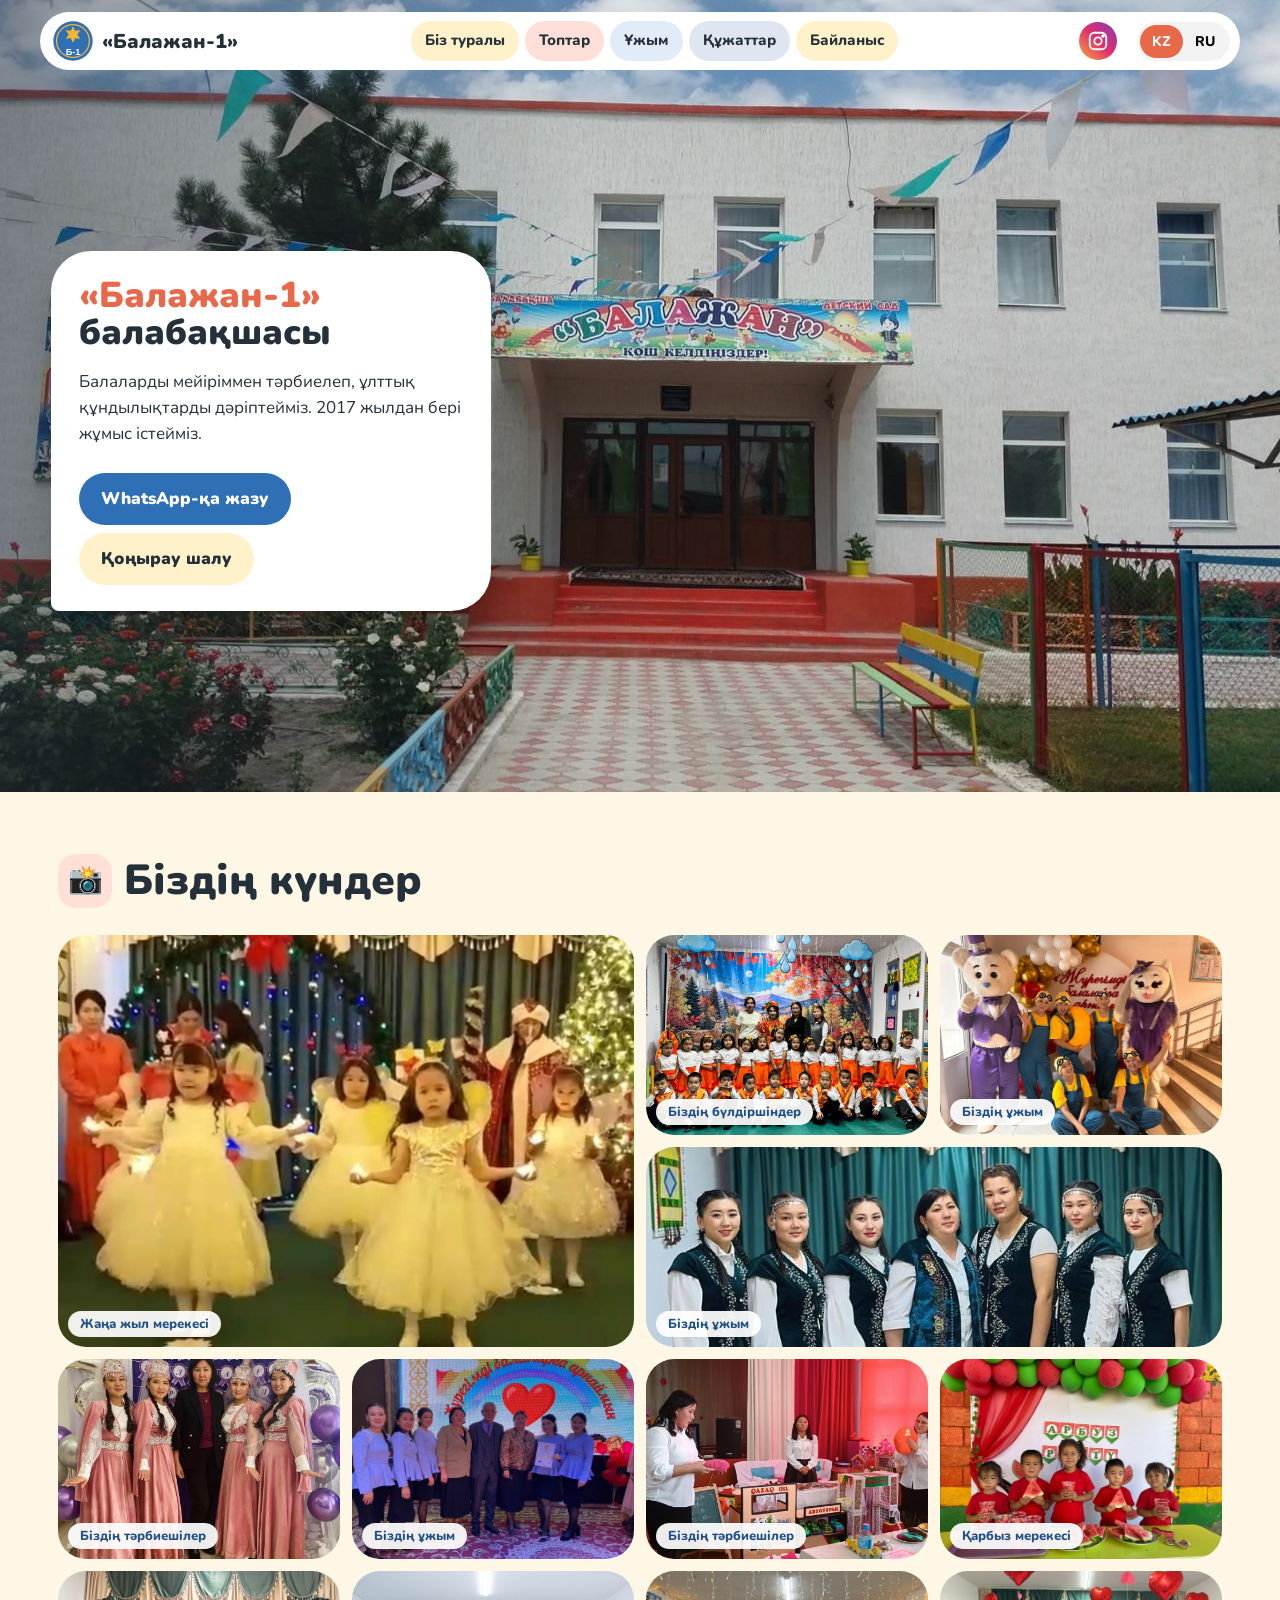
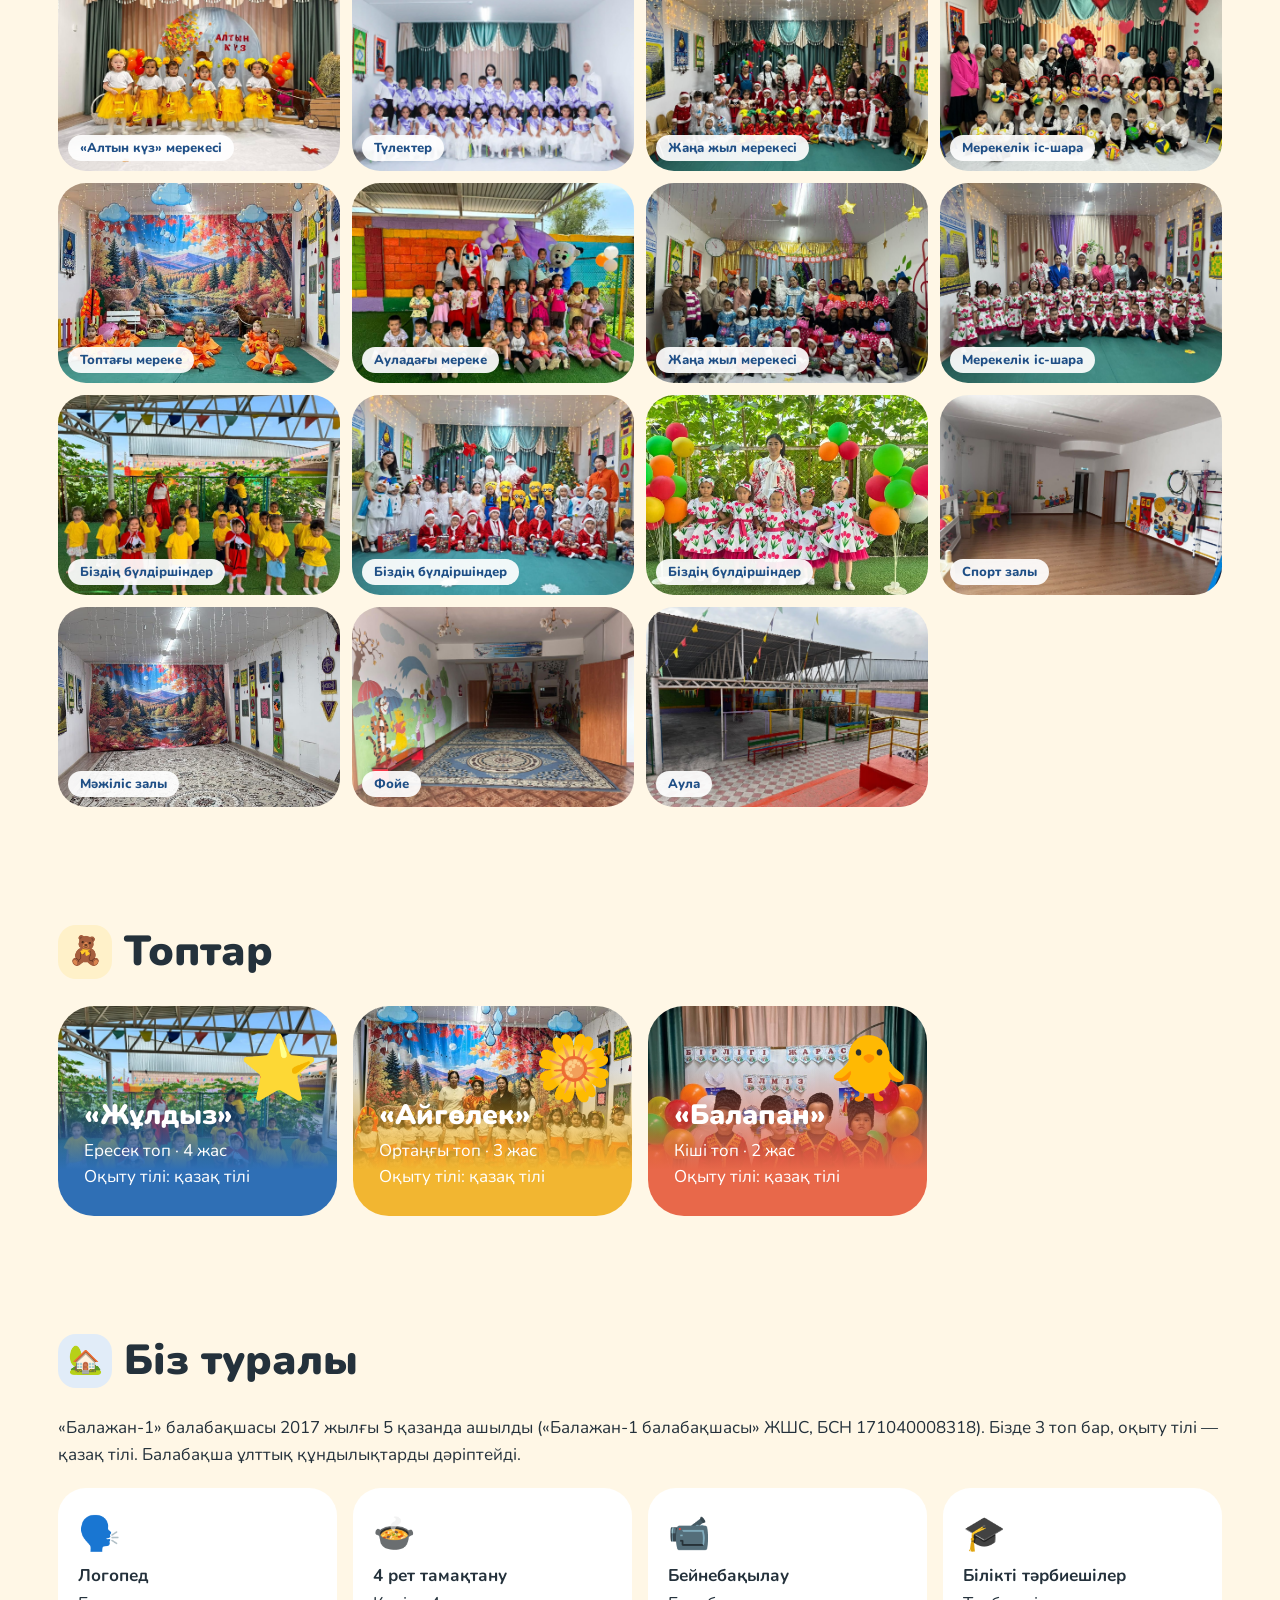
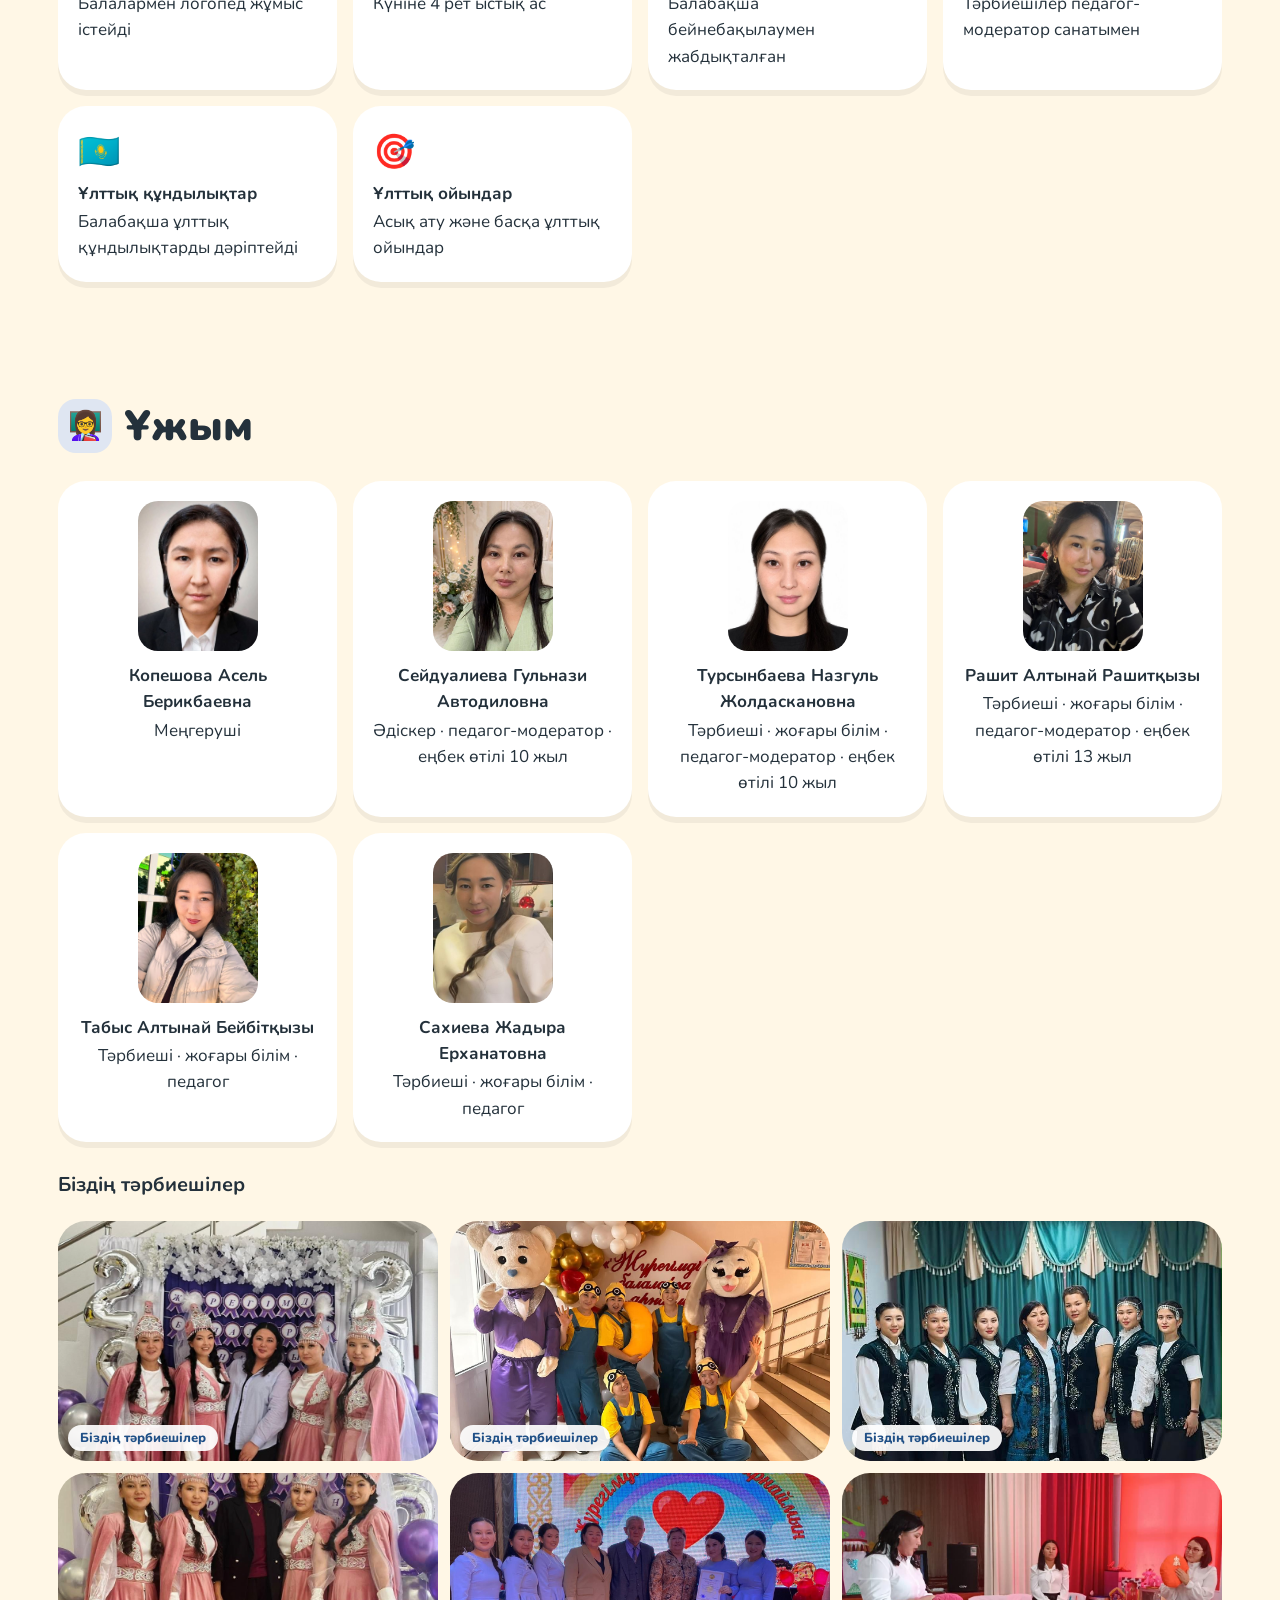
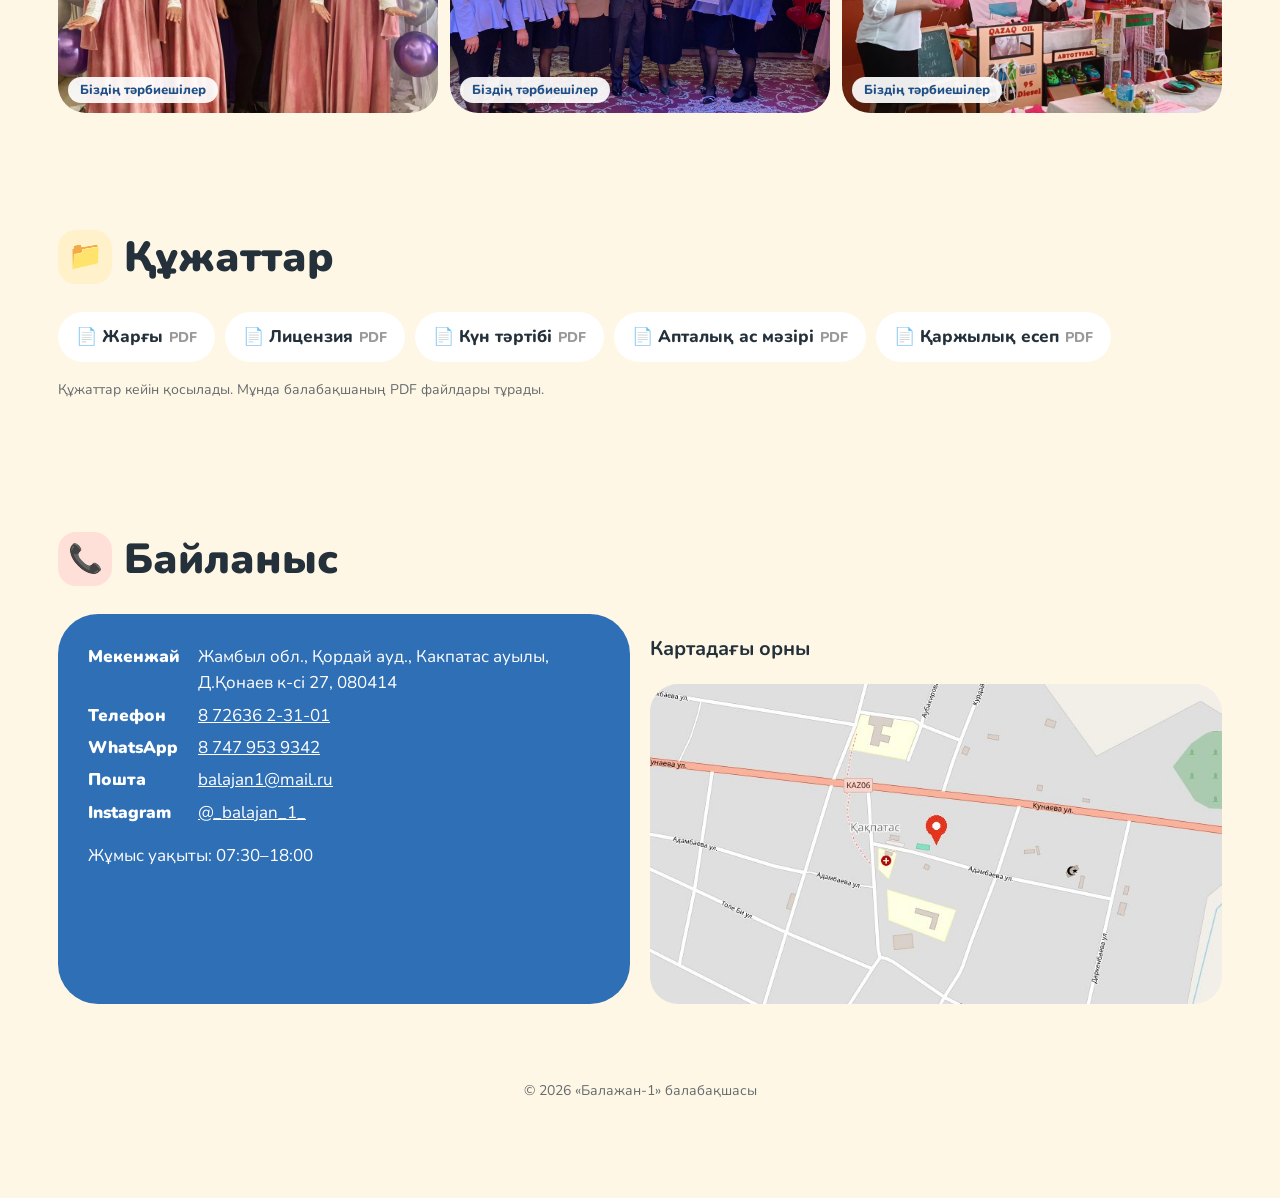
==== commit 7ec6e787: "Official name «Балажан-1» everywhere; gallery +7 WhatsApp photos" ====
--- a/index.html
+++ b/index.html
@@ -1,4 +1,4 @@
-<!DOCTYPE html><html lang="kk"><head><meta charset="UTF-8"><meta name="viewport" content="width=device-width,initial-scale=1"><meta name="robots" content="noindex"><title>«Балажан» балабақшасы</title><link rel="icon" href="logo.svg">
+<!DOCTYPE html><html lang="kk"><head><meta charset="UTF-8"><meta name="viewport" content="width=device-width,initial-scale=1"><meta name="robots" content="noindex"><title>«Балажан-1» балабақшасы</title><link rel="icon" href="logo.svg">
 <link rel="preconnect" href="https://fonts.googleapis.com"><link href="https://fonts.googleapis.com/css2?family=Nunito:wght@500;700;800;900&display=swap" rel="stylesheet">
 <style>
 :root{--teal:#2f6fb5;--yel:#f2b631;--cor:#e8684a;--vio:#1f4f86;--ink:#24313b;--bg:#fff7e6}
@@ -45,7 +45,7 @@
 <script src="data.js?v=6"></script><script src="render.js?v=6"></script><script>
 const $=id=>document.getElementById(id),R=document.documentElement,IC={about:'🏡',groups:'🧸',staff:'👩‍🏫',docs:'📁',symbols:'🇰🇿',contacts:'📞'};
 function fit(){R.classList.remove('mob');if(innerWidth<1000){R.classList.add('mob');return}fitNav($('nav'),'mob')}
-const GAL=[['04', 'Қарбыз мерекесі', 'Праздник арбуза'], ['09', '«Алтын күз» мерекесі', 'Праздник «Золотая осень»'], ['10', 'Түлектер', 'Выпускники'], ['05', 'Жаңа жыл мерекесі', 'Новогодний утренник'], ['11', 'Мерекелік іс-шара', 'Праздничное мероприятие'], ['08', 'Топтағы мереке', 'Праздник в группе'], ['07', 'Ауладағы мереке', 'Праздник во дворе'], ['12', 'Жаңа жыл мерекесі', 'Новогодний утренник'], ['06', 'Мерекелік іс-шара', 'Праздничное мероприятие'], ['13', 'Біздің бүлдіршіндер', 'Наши малыши'], ['16', 'Біздің бүлдіршіндер', 'Наши малыши'], ['18', 'Біздің бүлдіршіндер', 'Наши малыши'], ['01', 'Спорт залы', 'Спортзал'], ['26', 'Мәжіліс залы', 'Актовый зал'], ['02', 'Фойе', 'Фойе'], ['03', 'Аула', 'Двор']],TCH=['19','20','21','22','23','24'];window.fig=(n,c)=>`<figure><img src="img/wa/${n}.jpg?v=6" alt="${c}" loading="lazy"><figcaption>${c}</figcaption></figure>`;
-window.render=()=>{S.i18n();$('gal').innerHTML=GAL.map(g=>fig(g[0],g[1+L()])).join('');$('tch').innerHTML=TCH.map(n=>fig(n,T('teachT'))).join('');document.querySelectorAll('[data-n]').forEach(e=>e.textContent=S.title(e.dataset.n));$('h1').innerHTML=L()?'Детский сад <em>«Балажан»</em>':'<em>«Балажан»</em> балабақшасы';$('nav').innerHTML=S.nav();$('tabs').innerHTML=D.nav.map(n=>`<a href="#${n[0]}"><i>${IC[n[0]]}</i>${n[1+L()]}</a>`).join('');$('lang').innerHTML=S.lang();$('feats').innerHTML=S.feats();$('grp').innerHTML=S.groups();$('stf').innerHTML=S.staff();$('dcs').innerHTML=S.docs();$('cnt').innerHTML=S.contacts();document.title=T('heroT');fit()};
+const GAL=[['14', 'Жаңа жыл мерекесі', 'Новогодний утренник'], ['17', 'Біздің бүлдіршіндер', 'Наши малыши'], ['20', 'Біздің ұжым', 'Наш коллектив'], ['21', 'Біздің ұжым', 'Наш коллектив'], ['22', 'Біздің тәрбиешілер', 'Наши воспитатели'], ['23', 'Біздің ұжым', 'Наш коллектив'], ['24', 'Біздің тәрбиешілер', 'Наши воспитатели'], ['04', 'Қарбыз мерекесі', 'Праздник арбуза'], ['09', '«Алтын күз» мерекесі', 'Праздник «Золотая осень»'], ['10', 'Түлектер', 'Выпускники'], ['05', 'Жаңа жыл мерекесі', 'Новогодний утренник'], ['11', 'Мерекелік іс-шара', 'Праздничное мероприятие'], ['08', 'Топтағы мереке', 'Праздник в группе'], ['07', 'Ауладағы мереке', 'Праздник во дворе'], ['12', 'Жаңа жыл мерекесі', 'Новогодний утренник'], ['06', 'Мерекелік іс-шара', 'Праздничное мероприятие'], ['13', 'Біздің бүлдіршіндер', 'Наши малыши'], ['16', 'Біздің бүлдіршіндер', 'Наши малыши'], ['18', 'Біздің бүлдіршіндер', 'Наши малыши'], ['01', 'Спорт залы', 'Спортзал'], ['26', 'Мәжіліс залы', 'Актовый зал'], ['02', 'Фойе', 'Фойе'], ['03', 'Аула', 'Двор']],TCH=['19','20','21','22','23','24'];window.fig=(n,c)=>`<figure><img src="img/wa/${n}.jpg?v=6" alt="${c}" loading="lazy"><figcaption>${c}</figcaption></figure>`;
+window.render=()=>{S.i18n();$('gal').innerHTML=GAL.map(g=>fig(g[0],g[1+L()])).join('');$('tch').innerHTML=TCH.map(n=>fig(n,T('teachT'))).join('');document.querySelectorAll('[data-n]').forEach(e=>e.textContent=S.title(e.dataset.n));$('h1').innerHTML=L()?'Детский сад <em>«Балажан-1»</em>':'<em>«Балажан-1»</em> балабақшасы';$('nav').innerHTML=S.nav();$('tabs').innerHTML=D.nav.map(n=>`<a href="#${n[0]}"><i>${IC[n[0]]}</i>${n[1+L()]}</a>`).join('');$('lang').innerHTML=S.lang();$('feats').innerHTML=S.feats();$('grp').innerHTML=S.groups();$('stf').innerHTML=S.staff();$('dcs').innerHTML=S.docs();$('cnt').innerHTML=S.contacts();document.title=T('heroT');fit()};
 render();addEventListener('resize',fit);addEventListener('load',fit);document.fonts&&document.fonts.ready.then(fit);
 </script></body></html>
